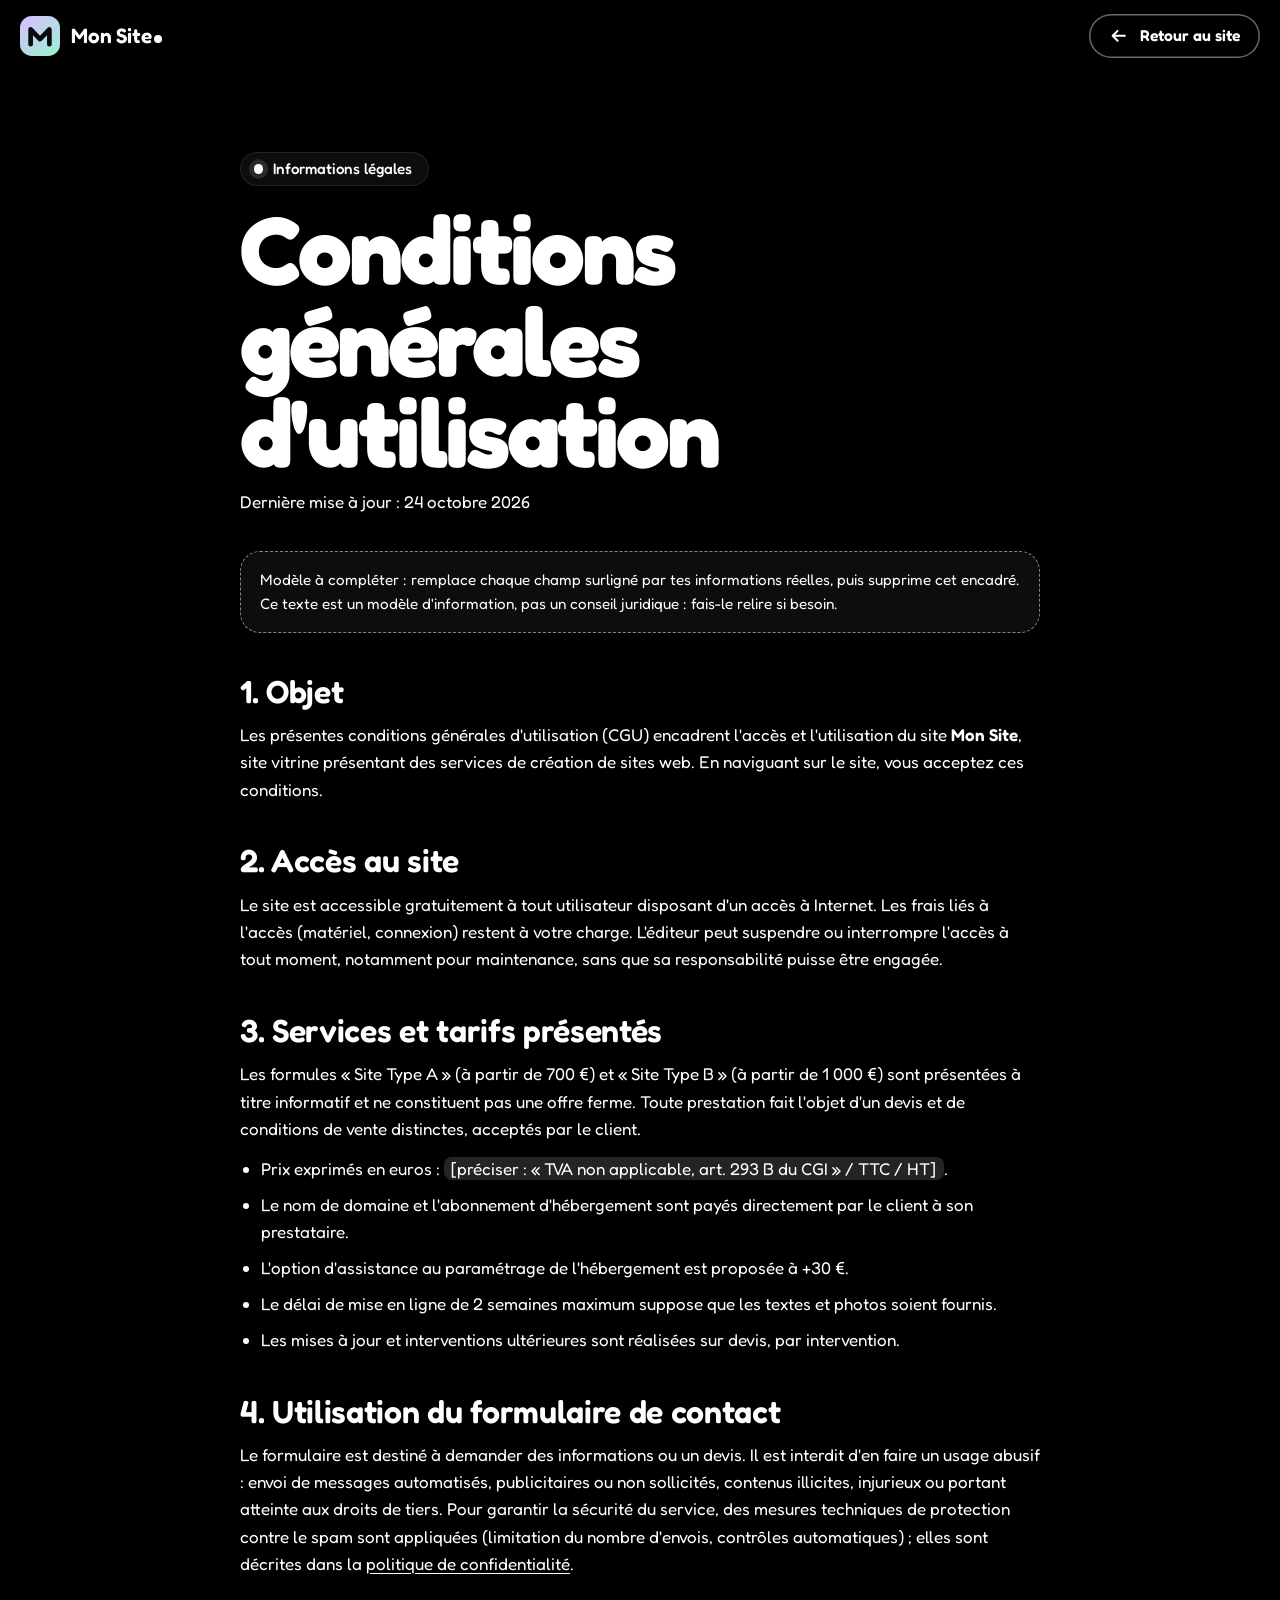
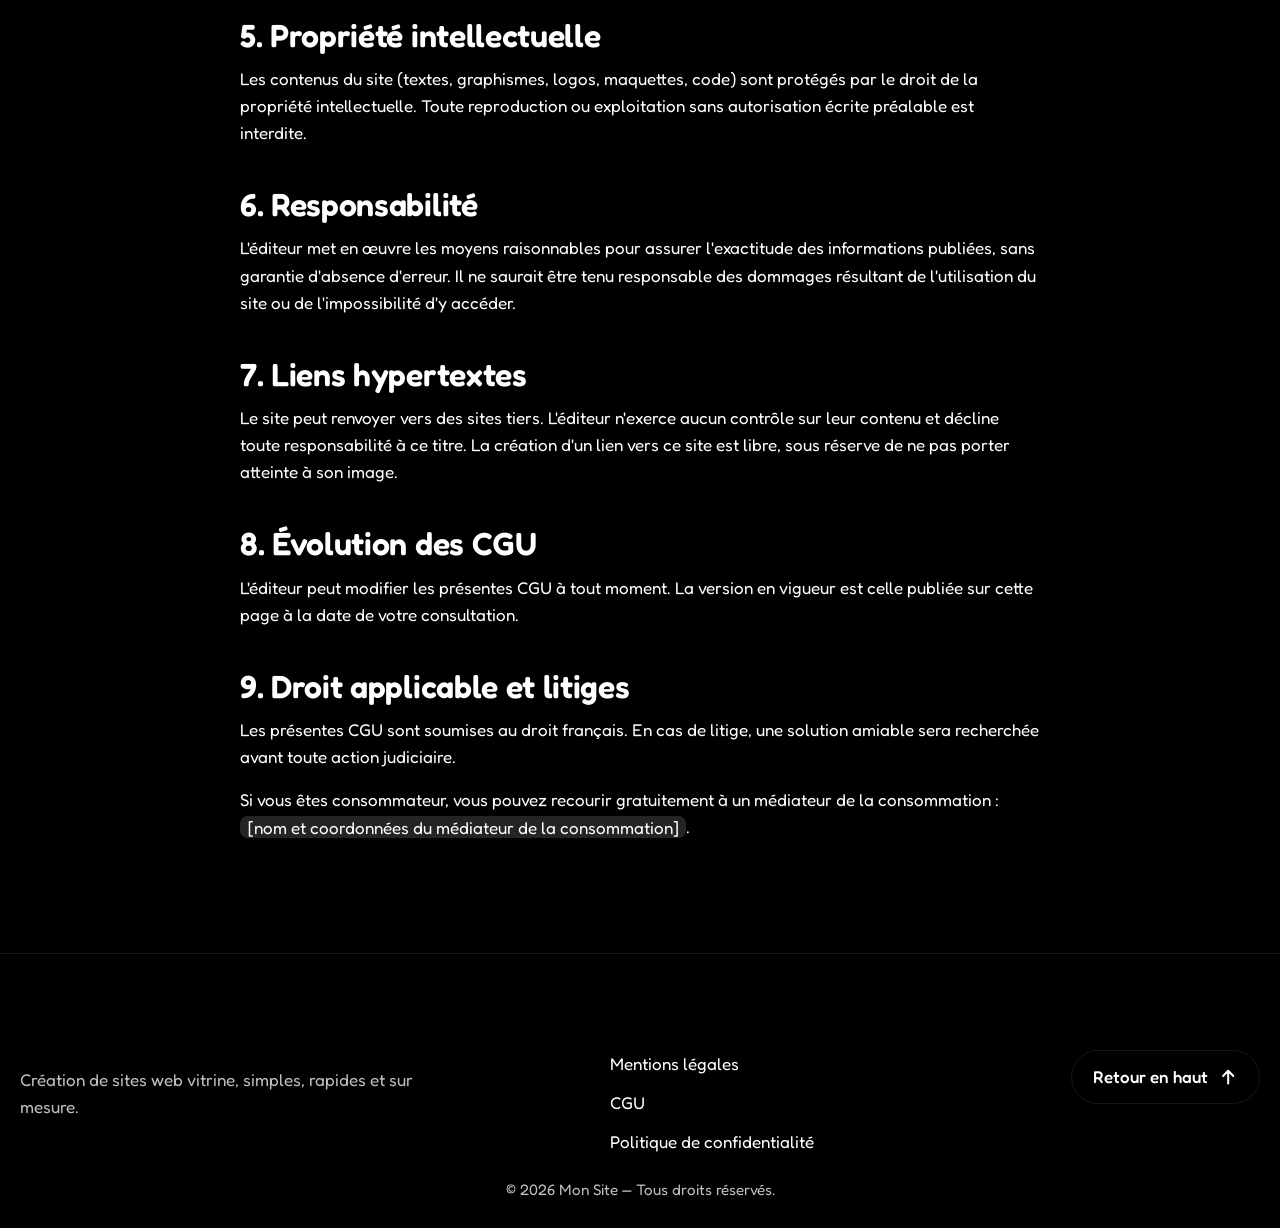
==== cgu.html @ 8c422d84 "Site vitrine" ====
<!DOCTYPE html>
<html lang="fr" class="no-js">
<head>
  <meta charset="utf-8">
  <meta name="viewport" content="width=device-width, initial-scale=1, viewport-fit=cover">
  <title>Conditions générales d'utilisation — Mon Site</title>
  <meta name="description" content="Conditions générales d'utilisation du site Mon Site : accès, tarifs présentés, formulaire de contact, propriété intellectuelle et responsabilité.">
  <meta name="robots" content="index, follow">
  <!-- ⚠ Remplace example.com par ton nom de domaine -->
  <link rel="canonical" href="https://www.example.com/cgu.html">
  <meta name="theme-color" content="#0a0a0f">
  <meta name="color-scheme" content="dark">
  <link rel="icon" href="favicon.ico" sizes="32x32">
  <link rel="icon" href="assets/icons/favicon.svg" type="image/svg+xml">
  <link rel="apple-touch-icon" href="assets/icons/apple-touch-icon.png">
  <link rel="manifest" href="site.webmanifest">
  <link rel="preload" href="assets/fonts/fredoka-latin.woff2" as="font" type="font/woff2" crossorigin>
  <link rel="stylesheet" href="style.css?v=1.0.0">
  <script src="script.js?v=1.0.0" defer></script>
</head>
<body>
  <svg class="sprite" xmlns="http://www.w3.org/2000/svg" aria-hidden="true" focusable="false">
    <defs>
      <linearGradient id="g-logo" x1="6" y1="2" x2="58" y2="62" gradientUnits="userSpaceOnUse"><stop offset="0" stop-color="#d4c2ff"/><stop offset="1" stop-color="#9eeed3"/></linearGradient>
    </defs>
    <symbol id="i-logo" viewBox="0 0 64 64"><rect width="64" height="64" rx="19" fill="url(#g-logo)"/><path d="M17 45V21.5L32 37l15-15.5V45" fill="none" stroke="#0a0a0f" stroke-width="7.5" stroke-linecap="round" stroke-linejoin="round"/></symbol>
    <symbol id="i-arrow" viewBox="0 0 24 24"><path d="M4.5 12h15M13.5 6l6 6-6 6" fill="none" stroke="currentColor" stroke-width="2.4" stroke-linecap="round" stroke-linejoin="round"/></symbol>
    <symbol id="i-up" viewBox="0 0 24 24"><path d="M12 19.5v-15M6 10.5l6-6 6 6" fill="none" stroke="currentColor" stroke-width="2.4" stroke-linecap="round" stroke-linejoin="round"/></symbol>
  </svg>

  <a class="skip-link" href="#contenu">Aller au contenu</a>
  <div class="progress" aria-hidden="true"><span></span></div>

  <header class="header header--simple" id="top">
    <div class="header__bar wrap">
      <a class="brand" href="index.html" aria-label="Mon Site — Retour à l'accueil">
        <svg class="brand__icon" viewBox="0 0 64 64" width="40" height="40" aria-hidden="true"><use href="#i-logo"/></svg>
        <span class="brand__name">Mon Site<i class="brand__dot" aria-hidden="true"></i></span>
      </a>
      <a class="btn btn--ghost btn--sm" href="index.html"><svg class="btn__ico btn__ico--back" aria-hidden="true"><use href="#i-arrow"/></svg>Retour au site</a>
    </div>
  </header>

  <main class="legal" id="contenu">
    <div class="wrap legal__inner">
      <p class="eyebrow">Informations légales</p>
      <h1>Conditions générales d'utilisation</h1>
      <p class="legal__meta">Dernière mise à jour : 24 octobre 2026</p>

      <!-- À SUPPRIMER une fois la page complétée -->
      <p class="legal__note">Modèle à compléter : remplace chaque champ surligné par tes informations réelles, puis supprime cet encadré. Ce texte est un modèle d'information, pas un conseil juridique : fais-le relire si besoin.</p>

      <h2>1. Objet</h2>
      <p>Les présentes conditions générales d'utilisation (CGU) encadrent l'accès et l'utilisation du site <strong>Mon Site</strong>, site vitrine présentant des services de création de sites web. En naviguant sur le site, vous acceptez ces conditions.</p>

      <h2>2. Accès au site</h2>
      <p>Le site est accessible gratuitement à tout utilisateur disposant d'un accès à Internet. Les frais liés à l'accès (matériel, connexion) restent à votre charge. L'éditeur peut suspendre ou interrompre l'accès à tout moment, notamment pour maintenance, sans que sa responsabilité puisse être engagée.</p>

      <h2>3. Services et tarifs présentés</h2>
      <p>Les formules « Site Type A » (à partir de 700&nbsp;€) et « Site Type B » (à partir de 1&nbsp;000&nbsp;€) sont présentées à titre informatif et ne constituent pas une offre ferme. Toute prestation fait l'objet d'un devis et de conditions de vente distinctes, acceptés par le client.</p>
      <ul>
        <li>Prix exprimés en euros : <mark>[préciser : « TVA non applicable, art. 293 B du CGI » / TTC / HT]</mark>.</li>
        <li>Le nom de domaine et l'abonnement d'hébergement sont payés directement par le client à son prestataire.</li>
        <li>L'option d'assistance au paramétrage de l'hébergement est proposée à +30&nbsp;€.</li>
        <li>Le délai de mise en ligne de 2 semaines maximum suppose que les textes et photos soient fournis.</li>
        <li>Les mises à jour et interventions ultérieures sont réalisées sur devis, par intervention.</li>
      </ul>

      <h2>4. Utilisation du formulaire de contact</h2>
      <p>Le formulaire est destiné à demander des informations ou un devis. Il est interdit d'en faire un usage abusif : envoi de messages automatisés, publicitaires ou non sollicités, contenus illicites, injurieux ou portant atteinte aux droits de tiers. Pour garantir la sécurité du service, des mesures techniques de protection contre le spam sont appliquées (limitation du nombre d'envois, contrôles automatiques) ; elles sont décrites dans la <a href="politique-confidentialite.html">politique de confidentialité</a>.</p>

      <h2>5. Propriété intellectuelle</h2>
      <p>Les contenus du site (textes, graphismes, logos, maquettes, code) sont protégés par le droit de la propriété intellectuelle. Toute reproduction ou exploitation sans autorisation écrite préalable est interdite.</p>

      <h2>6. Responsabilité</h2>
      <p>L'éditeur met en œuvre les moyens raisonnables pour assurer l'exactitude des informations publiées, sans garantie d'absence d'erreur. Il ne saurait être tenu responsable des dommages résultant de l'utilisation du site ou de l'impossibilité d'y accéder.</p>

      <h2>7. Liens hypertextes</h2>
      <p>Le site peut renvoyer vers des sites tiers. L'éditeur n'exerce aucun contrôle sur leur contenu et décline toute responsabilité à ce titre. La création d'un lien vers ce site est libre, sous réserve de ne pas porter atteinte à son image.</p>

      <h2>8. Évolution des CGU</h2>
      <p>L'éditeur peut modifier les présentes CGU à tout moment. La version en vigueur est celle publiée sur cette page à la date de votre consultation.</p>

      <h2>9. Droit applicable et litiges</h2>
      <p>Les présentes CGU sont soumises au droit français. En cas de litige, une solution amiable sera recherchée avant toute action judiciaire.</p>
      <p>Si vous êtes consommateur, vous pouvez recourir gratuitement à un médiateur de la consommation : <mark>[nom et coordonnées du médiateur de la consommation]</mark>.</p>
    </div>
  </main>

  <footer class="footer">
    <div class="wrap">
      <div class="footer__top">
        <div class="footer__brand">
          <p>Création de sites web vitrine, simples, rapides et sur mesure.</p>
        </div>
        <nav class="footer__nav" aria-label="Liens légaux">
          <ul>
            <li><a href="mentions-legales.html">Mentions légales</a></li>
            <li><a href="cgu.html" aria-current="page">CGU</a></li>
            <li><a href="politique-confidentialite.html">Politique de confidentialité</a></li>
          </ul>
        </nav>
        <a class="to-top" href="#top">Retour en haut <svg aria-hidden="true"><use href="#i-up"/></svg></a>
      </div>
      <p class="footer__copy">© <span data-year>2026</span> Mon Site — Tous droits réservés.</p>
    </div>
  </footer>
</body>
</html>
---- style.css ----
/* ==========================================================================
   Mon Site — style.css
   --------------------------------------------------------------------------
   Sommaire
    1. Police (Fredoka, auto-hébergée)      8. Bandeau défilant
    2. Variables (couleurs, tailles…)       9. Sections & animations « swipe down »
    3. Base & reset                        10. Tarifs
    4. Utilitaires (boutons, pastilles…)   11. Réalisations (maquettes)
    5. Rideau d'intro & progression        12. Contact & formulaire
    6. En-tête & menu                      13. Pied de page
    7. Hero                                14. Pages légales
                                           15. Mouvement réduit

   Règles de fluidité appliquées partout : on n'anime que `transform` et
   `opacity`, `will-change` est retiré une fois l'animation terminée, aucun
   `background-attachment: fixed`, pas de flou plein écran.
   ========================================================================== */


/* ==========================================================================
   1. POLICE — Fredoka (Google Fonts, SIL OFL) servie depuis /assets/fonts
   ========================================================================== */
@font-face {
  font-family: 'Fredoka';
  font-style: normal;
  font-weight: 300 700;
  font-display: swap;
  src: url('assets/fonts/fredoka-latin-ext.woff2') format('woff2');
  unicode-range: U+0100-02BA, U+02BD-02C5, U+02C7-02CC, U+02CE-02D7, U+02DD-02FF, U+0304, U+0308, U+0329, U+1D00-1DBF, U+1E00-1E9F, U+1EF2-1EFF, U+2020, U+20A0-20AB, U+20AD-20C4, U+2113, U+2C60-2C7F, U+A720-A7FF;
}
@font-face {
  font-family: 'Fredoka';
  font-style: normal;
  font-weight: 300 700;
  font-display: swap;
  src: url('assets/fonts/fredoka-latin.woff2') format('woff2');
  unicode-range: U+0000-00FF, U+0131, U+0152-0153, U+02BB-02BC, U+02C6, U+02DA, U+02DC, U+0304, U+0308, U+0329, U+2000-206F, U+20AC, U+2122, U+2191, U+2193, U+2212, U+2215, U+FEFF, U+FFFD;
}


/* ==========================================================================
   2. VARIABLES
   ========================================================================== */
:root {
  /* Fonds sombres */
  --bg: #0a0a0f;
  --bg-soft: #101018;
  --surface: #14141d;
  --surface-2: #1c1c28;
  --line: rgba(255, 255, 255, .09);
  --line-strong: rgba(255, 255, 255, .22);

  /* Texte */
  --text: #f5f3ff;
  --text-soft: #d3d1e6;
  --muted: #a6a4bd;
  --ink: #0a0a0f;               /* texte posé sur un fond pastel */

  /* Palette pastel */
  --lilac: #cdb8ff;
  --mint: #a9f0d6;
  --peach: #ffcba4;
  --pink: #ffb9dc;
  --sky: #b4d8ff;
  --butter: #fff0a6;
  --danger: #ffa3b5;

  /* Typographie */
  --font: 'Fredoka', ui-rounded, 'SF Pro Rounded', 'Nunito', system-ui, -apple-system, 'Segoe UI', Roboto, sans-serif;
  --fs-hero: clamp(3.5rem, 14.2vw, 12.5rem);
  --fs-h2: clamp(3rem, 10.4vw, 8.6rem);

  /* Formes & mouvements */
  --radius-s: 14px;
  --radius-m: 20px;
  --radius-l: 32px;
  --ease-out: cubic-bezier(.22, 1, .36, 1);
  --ease-io: cubic-bezier(.65, 0, .35, 1);

  /* Mise en page */
  --header-h: 72px;
  --gutter: max(1.25rem, env(safe-area-inset-left), env(safe-area-inset-right));
}


/* ==========================================================================
   3. BASE & RESET
   ========================================================================== */
*, *::before, *::after { box-sizing: border-box; }

html {
  -webkit-text-size-adjust: 100%;
  text-size-adjust: 100%;
  color-scheme: dark;
  background: var(--bg);
  scroll-behavior: smooth;                                /* ancres fluides (repli sans JS) */
  scroll-padding-top: calc(var(--header-h) + 1rem);       /* l'en-tête fixe ne masque jamais un titre */
  scrollbar-width: thin;
  scrollbar-color: rgba(205, 184, 255, .4) var(--bg);
}
/* Quand le défilement lissé JS est actif, on coupe le lissage natif (évite le double lissage) */
html.has-smooth { scroll-behavior: auto; }
html.menu-open { overflow: hidden; }

body {
  margin: 0;
  min-height: 100vh;
  min-height: 100dvh;
  font-family: var(--font);
  font-size: 1.0625rem;
  line-height: 1.6;
  font-weight: 400;
  color: var(--text);
  background: var(--bg);
  -webkit-font-smoothing: antialiased;
  -moz-osx-font-smoothing: grayscale;
  overflow-x: hidden;
  overflow-x: clip;
  -webkit-tap-highlight-color: transparent;
}

h1, h2, h3, h4, p, ul, ol, figure { margin: 0; }
[hidden] { display: none !important; }
h1, h2, h3, h4 { font-weight: 700; line-height: 1.05; letter-spacing: -.02em; text-wrap: balance; overflow-wrap: break-word; }
ul, ol { padding: 0; list-style: none; }
a { color: inherit; text-decoration: none; }
img, svg { max-width: 100%; }
button, input, select, textarea { font: inherit; color: inherit; }
button { cursor: pointer; }
strong { font-weight: 600; }
::selection { background: var(--lilac); color: var(--ink); }

/* Zones tactiles : pas de délai de 300 ms, pas de zoom au double-tap */
a, button, input, select, textarea, label { touch-action: manipulation; }

:focus-visible { outline: 3px solid var(--lilac); outline-offset: 3px; border-radius: 6px; }


/* ==========================================================================
   4. UTILITAIRES
   ========================================================================== */
.wrap { width: min(1240px, 100% - 2 * var(--gutter)); margin-inline: auto; }

.sprite { position: absolute; width: 0; height: 0; overflow: hidden; }

.visually-hidden {
  position: absolute !important;
  width: 1px; height: 1px;
  margin: -1px; padding: 0;
  overflow: hidden;
  clip: rect(0 0 0 0);
  white-space: nowrap;
  border: 0;
}

.skip-link {
  position: fixed; left: 1rem; top: 1rem; z-index: 300;
  padding: .8rem 1.2rem;
  border-radius: 99px;
  background: var(--lilac); color: var(--ink); font-weight: 600;
  transform: translateY(-200%);
  transition: transform .3s var(--ease-out);
}
.skip-link:focus { transform: none; }

/* Pastille d'intitulé de section */
.eyebrow {
  --c: var(--lilac);
  display: inline-flex; align-items: center; gap: .65em;
  padding: .45em 1.05em .45em .85em;
  border-radius: 99px;
  border: 1px solid var(--line);
  background: rgba(255, 255, 255, .05);
  font-size: .95rem; font-weight: 500; line-height: 1.2;
}
.eyebrow::before {
  content: ""; width: .62em; height: .62em; border-radius: 50%;
  background: var(--c);
  box-shadow: 0 0 0 .32em rgba(255, 255, 255, .07);
}
.eyebrow--mint  { --c: var(--mint); }
.eyebrow--sky   { --c: var(--sky); }
.eyebrow--peach { --c: var(--peach); }

.link {
  color: var(--lilac);
  text-decoration: underline;
  text-decoration-thickness: .08em;
  text-underline-offset: .22em;
  transition: color .2s;
}
.link:hover { color: var(--mint); }

/* Boutons */
.btn {
  --bg-btn: var(--lilac);
  --fg-btn: var(--ink);
  display: inline-flex; align-items: center; justify-content: center; gap: .7em;
  padding: .95em 1.55em;
  border: 0; border-radius: 99px;
  background: var(--bg-btn); color: var(--fg-btn);
  font-weight: 600; font-size: 1.05rem; line-height: 1; white-space: nowrap;
  transition: transform .4s var(--ease-out), background-color .25s, color .25s, box-shadow .25s;
}
.btn__ico { width: 1.25em; height: 1.25em; flex: none; transition: transform .4s var(--ease-out); }
.btn:active { transform: scale(.97); }
.btn--primary { --bg-btn: var(--lilac); }
.btn--ghost { --bg-btn: transparent; --fg-btn: var(--text); box-shadow: inset 0 0 0 1.5px var(--line-strong); }
.btn--lg { padding: 1.1em 1.8em; font-size: 1.1rem; }
.btn--sm { padding: .8em 1.3em; font-size: .98rem; }
.btn--block { width: 100%; }
@media (hover: hover) {
  .btn:hover { transform: translateY(-3px); }
  .btn:hover .btn__ico { transform: translateX(4px); }
  .btn--primary:hover { --bg-btn: #e0d2ff; }
  .btn--ghost:hover { background: rgba(255, 255, 255, .07); }
}


/* ==========================================================================
   5. RIDEAU D'INTRO & BARRE DE PROGRESSION
   Trois nappes pastel qui « tombent » pour révéler la page. 100 % CSS :
   même si le JS échoue, le rideau disparaît tout seul.
   ========================================================================== */
.curtain { position: fixed; inset: 0; z-index: 200; pointer-events: none; }
.curtain i {
  position: absolute; inset: 0;
  border-radius: 0 0 50% 50% / 0 0 10vh 10vh;
  will-change: transform;
  animation: curtain .75s var(--ease-io) both, gone 0s linear 1.1s both;
}
.curtain i:nth-child(1) { background: var(--peach); animation-delay: .21s, 1.1s; }
.curtain i:nth-child(2) { background: var(--mint);  animation-delay: .13s, 1.1s; }
.curtain i:nth-child(3) { background: var(--lilac); animation-delay: .05s, 1.1s; }

@keyframes curtain { to { transform: translate3d(0, 114%, 0); } }
@keyframes gone { to { visibility: hidden; } }

.progress { position: fixed; inset: 0 0 auto 0; height: 3px; z-index: 160; pointer-events: none; }
.progress span {
  display: block; height: 100%;
  transform-origin: 0 50%; transform: scaleX(0);
  background: linear-gradient(90deg, var(--lilac), var(--mint), var(--peach));
}


/* ==========================================================================
   6. EN-TÊTE & MENU
   Le flou d'arrière-plan est sur un pseudo-élément : un `backdrop-filter`
   sur le <header> lui-même casserait le menu plein écran (position: fixed).
   ========================================================================== */
.header {
  position: fixed; inset: 0 0 auto 0; z-index: 100;
  height: calc(var(--header-h) + env(safe-area-inset-top, 0px));
  padding-top: env(safe-area-inset-top, 0px);
  /* `backwards` (et non `both`) : une fois finie, l'animation ne laisse aucun `transform` actif.
     Sinon le menu plein écran (position: fixed) se calerait sur la hauteur du header. */
  animation: header-in .9s var(--ease-out) .8s backwards;
}
.header::before {
  content: ""; position: absolute; inset: 0;
  background: rgba(10, 10, 15, .8);
  border-bottom: 1px solid var(--line);
  opacity: 0; transition: opacity .35s;
}
.header.is-scrolled::before {
  opacity: 1;
  -webkit-backdrop-filter: blur(14px) saturate(1.3);
  backdrop-filter: blur(14px) saturate(1.3);
}
@keyframes header-in { from { transform: translate3d(0, -100%, 0); } to { transform: none; } }

.header__bar {
  position: relative; height: var(--header-h);
  display: flex; align-items: center; justify-content: space-between; gap: 1rem;
}

.brand { display: inline-flex; align-items: center; gap: .7rem; font-size: 1.3rem; font-weight: 600; letter-spacing: -.01em; }
.brand__icon { width: 2.5rem; height: 2.5rem; flex: none; }
.brand__dot { display: inline-block; width: .4em; height: .4em; margin-left: .12em; border-radius: 50%; background: var(--peach); }

.nav__list { margin: 0; }
.nav__list a { display: block; font-weight: 500; color: var(--text-soft); transition: color .25s, background-color .25s; }
.nav__num { margin-right: .8rem; font-size: .5em; font-weight: 500; color: var(--lilac); vertical-align: .9em; }

/* Burger (mobile) */
.burger {
  position: relative; z-index: 2;
  width: 3rem; height: 3rem; padding: 0;
  border: 1px solid var(--line); border-radius: 50%;
  background: rgba(255, 255, 255, .06);
}
.burger span {
  position: absolute; left: 50%; top: 50%;
  width: 1.2rem; height: 2px; margin: -1px 0 0 -.6rem;
  border-radius: 2px; background: var(--text);
  transition: transform .45s var(--ease-out);
}
.burger span:nth-child(1) { transform: translateY(-4px); }
.burger span:nth-child(2) { transform: translateY(4px); }
.menu-open .burger span:nth-child(1) { transform: rotate(45deg); }
.menu-open .burger span:nth-child(2) { transform: rotate(-45deg); }

/* Mobile : menu plein écran qui descend du haut (swipe down) */
@media (max-width: 899px) {
  .nav {
    position: fixed; inset: 0; z-index: -1;
    display: flex; flex-direction: column; justify-content: center; gap: 2.2rem;
    padding: calc(var(--header-h) + 1rem) var(--gutter) 3rem;
    background:
      radial-gradient(60% 40% at 90% 10%, rgba(205, 184, 255, .22), transparent 70%),
      radial-gradient(60% 40% at 0% 100%, rgba(169, 240, 214, .16), transparent 70%),
      var(--bg);
    clip-path: inset(0 0 100% 0);
    visibility: hidden;
    transition: clip-path .75s var(--ease-io), visibility 0s .75s;
  }
  .menu-open .nav { clip-path: inset(0); visibility: visible; transition: clip-path .75s var(--ease-io), visibility 0s; }
  .nav__list { display: grid; gap: .2rem; }
  .nav__list a { display: grid; grid-template-columns: 2.4rem 1fr; align-items: start; padding: .3rem 0; font-size: clamp(2.4rem, 12vw, 4.2rem); font-weight: 700; line-height: 1.05; letter-spacing: -.03em; color: var(--text); }
  .nav__num { margin: .85em 0 0; font-family: inherit; font-size: 1rem; font-weight: 500; line-height: 1; letter-spacing: 0; font-variant-numeric: tabular-nums; vertical-align: baseline; }
  .nav__list li, .nav__cta { opacity: 0; transform: translate3d(0, -26px, 0); transition: opacity .5s, transform .7s var(--ease-out); }
  .menu-open .nav__list li, .menu-open .nav__cta { opacity: 1; transform: none; }
  .menu-open .nav__list li:nth-child(1) { transition-delay: .25s; }
  .menu-open .nav__list li:nth-child(2) { transition-delay: .33s; }
  .menu-open .nav__list li:nth-child(3) { transition-delay: .41s; }
  .menu-open .nav__cta { transition-delay: .5s; align-self: flex-start; }
}

/* Bureau : navigation en ligne */
@media (min-width: 900px) {
  .burger { display: none; }
  .nav { display: flex; align-items: center; gap: 1.2rem; }
  .nav__list { display: flex; gap: .3rem; }
  .nav__list a { padding: .6rem 1rem; border-radius: 99px; }
  .nav__num { display: none; }
  .nav__list a:hover, .nav__list a[aria-current="true"] { color: var(--text); background: rgba(255, 255, 255, .08); }
}

/* Sans JavaScript : menu simple, toujours visible */
.no-js .burger { display: none; }
@media (max-width: 899px) {
  .no-js .nav { position: static; flex-direction: row; flex-wrap: wrap; gap: .8rem 1.2rem; padding: 0; background: none; clip-path: none; visibility: visible; }
  .no-js .nav__list { display: flex; gap: 1rem; }
  .no-js .nav__list a { display: block; font-size: 1rem; font-weight: 500; }
  .no-js .nav__list li, .no-js .nav__cta { opacity: 1; transform: none; }
  .no-js .nav__num, .no-js .nav__cta { display: none; }
}

/* Écrans tactiles : fond plein plutôt que flou (plus léger pour les mobiles modestes) */
@media (hover: none) {
  .header.is-scrolled::before { background: rgba(10, 10, 15, .97); -webkit-backdrop-filter: none; backdrop-filter: none; }
}


/* ==========================================================================
   7. HERO
   ========================================================================== */
.hero {
  position: relative; isolation: isolate; overflow: clip;
  display: flex; align-items: center;
  min-height: 100vh; min-height: 100svh;
  padding: calc(var(--header-h) + 2.5rem) 0 5.5rem;
}
.hero__bg { position: absolute; inset: 0; z-index: -1; pointer-events: none; }

.hero__grid {
  position: absolute; inset: 0;
  background-image: radial-gradient(rgba(255, 255, 255, .09) 1px, transparent 1.5px);
  background-size: 30px 30px;
  -webkit-mask-image: radial-gradient(75% 65% at 50% 38%, #000, transparent);
  mask-image: radial-gradient(75% 65% at 50% 38%, #000, transparent);
}
.blob { position: absolute; border-radius: 50%; will-change: transform; animation: drift 18s ease-in-out infinite alternate; }
.blob--lilac { width: 62vmax; height: 62vmax; right: -24vmax; top: -26vmax; background: radial-gradient(closest-side, rgba(205, 184, 255, .32), rgba(205, 184, 255, 0)); }
.blob--mint  { width: 54vmax; height: 54vmax; left: -26vmax; bottom: -20vmax; background: radial-gradient(closest-side, rgba(169, 240, 214, .2), rgba(169, 240, 214, 0)); animation-duration: 22s; animation-direction: alternate-reverse; }
.blob--peach { width: 38vmax; height: 38vmax; right: 6vmax; bottom: -14vmax; background: radial-gradient(closest-side, rgba(255, 203, 164, .2), rgba(255, 203, 164, 0)); animation-duration: 26s; }
@keyframes drift { to { transform: translate3d(3vmax, 2.5vmax, 0) scale(1.06); } }

/* Halo qui suit la souris (bureau uniquement, déplacé par le JS) */
.glow {
  position: absolute; left: 0; top: 0; width: 520px; height: 520px; margin: -260px 0 0 -260px;
  border-radius: 50%; opacity: 0; will-change: transform;
  background: radial-gradient(closest-side, rgba(205, 184, 255, .2), rgba(205, 184, 255, 0));
  transition: opacity .6s;
}
.glow.is-on { opacity: 1; }
@media (hover: none), (pointer: coarse) { .glow { display: none; } }

.hero__inner { position: relative; will-change: transform, opacity; }

.hero__eyebrow { animation: fade-down .9s var(--ease-out) .55s both; }

.hero__title {
  margin-top: clamp(1rem, 3vw, 1.8rem);
  font-size: var(--fs-hero);
  line-height: .88;
  letter-spacing: -.045em;
}
/* Chaque ligne est un masque : le texte « tombe » du haut dans sa ligne */
.line { display: block; overflow: hidden; padding: .07em .05em .12em; margin: -.07em -.05em -.12em; }
.line__in { display: block; animation: drop 1.1s var(--ease-out) both; }
.line:nth-child(1) .line__in { animation-delay: .5s; }
.line:nth-child(2) .line__in { animation-delay: .6s; }
.line:nth-child(3) .line__in { animation-delay: .7s; }
.grad {
  background: linear-gradient(90deg, var(--lilac) 10%, var(--mint) 90%);
  -webkit-background-clip: text; background-clip: text;
  color: transparent;
  padding-right: .06em;
}
.hero__period { color: var(--peach); }

@keyframes drop { from { transform: translate3d(0, -112%, 0); } to { transform: none; } }
@keyframes fade-down { from { opacity: 0; transform: translate3d(0, -24px, 0); } to { opacity: 1; transform: none; } }

.hero__foot { display: grid; gap: 2rem; margin-top: clamp(1.8rem, 4vw, 3.2rem); animation: fade-down 1s var(--ease-out) .85s both; }
.hero__lead { max-width: 34rem; font-size: clamp(1.15rem, 2vw, 1.4rem); line-height: 1.5; color: var(--text-soft); }
.hero__lead strong { color: var(--text); }
.hero__cta { display: flex; flex-wrap: wrap; gap: .9rem; }
@media (min-width: 900px) {
  .hero__foot { grid-template-columns: minmax(0, 34rem) auto; justify-content: space-between; align-items: end; }
}

.hero__chips { display: flex; flex-wrap: wrap; gap: .6rem; margin-top: 2.2rem; animation: fade-down 1s var(--ease-out) .95s both; }
.hero__chips li {
  padding: .5em 1.05em; border-radius: 99px;
  border: 1px solid var(--line); background: rgba(255, 255, 255, .04);
  font-size: .95rem; color: var(--text-soft);
}
.hero__chips li:nth-child(1) { color: var(--ink); background: var(--peach); border-color: transparent; font-weight: 600; }

/* Autocollants flottants (grand écran uniquement) */
.stickers { display: none; }
@media (min-width: 1100px) {
  .stickers { display: block; position: absolute; inset: 0; pointer-events: none; }
  .sticker { position: absolute; opacity: 0; animation: pop 1s var(--ease-out) 1.1s both; }
  .sticker > * { animation: float 7s ease-in-out infinite; }
  .sticker--browser { right: 0; top: 1%; width: clamp(250px, 24vw, 340px); --rot: 5deg; }
  .sticker--price   { right: 25%; top: 25%; --rot: -9deg; animation-delay: 1.25s; }
}
@keyframes pop { from { opacity: 0; transform: translate3d(0, -40px, 0) rotate(var(--rot, 0deg)); } to { opacity: 1; transform: rotate(var(--rot, 0deg)); } }
@keyframes float { 50% { transform: translate3d(0, -12px, 0); } }

.sb { border-radius: 22px; overflow: hidden; background: var(--surface-2); border: 1px solid var(--line-strong); }
.sb__bar { display: flex; gap: 6px; padding: 11px 14px; background: #262634; }
.sb__bar i { width: 9px; height: 9px; border-radius: 50%; background: var(--pink); }
.sb__bar i:nth-child(2) { background: var(--butter); }
.sb__bar i:nth-child(3) { background: var(--mint); }
.sb__body { display: grid; gap: 10px; padding: 12px; }
.sb__hero { display: grid; gap: 7px; padding: 16px; border-radius: 14px; background: linear-gradient(135deg, var(--lilac), var(--mint)); }
.sb__hero b { height: 11px; border-radius: 9px; background: var(--ink); width: 70%; }
.sb__hero b:nth-child(2) { width: 45%; opacity: .55; }
.sb__hero em { width: 34%; height: 20px; margin-top: 4px; border-radius: 99px; background: var(--ink); }
.sb__row { display: grid; grid-template-columns: repeat(3, 1fr); gap: 8px; }
.sb__row i { height: 44px; border-radius: 12px; background: rgba(255, 255, 255, .08); }
.sb__row i:nth-child(2) { background: rgba(255, 203, 164, .35); }

.price-badge { padding: .75rem 1.3rem .8rem; border-radius: 22px; background: var(--peach); color: var(--ink); text-align: center; line-height: 1; }
.price-badge small { display: block; margin-bottom: .2rem; font-size: .95rem; font-weight: 500; line-height: 1.1; }
.price-badge strong { display: block; font-size: 2.1rem; font-weight: 700; letter-spacing: -.03em; }

@keyframes spin { to { transform: rotate(360deg); } }

.scroll-hint {
  position: absolute; left: 50%; bottom: 1.6rem; z-index: 1;
  display: none; align-items: center; gap: .5rem;
  padding: .5rem 1rem; border-radius: 99px; border: 1px solid var(--line);
  font-size: .9rem; color: var(--muted);
  transform: translateX(-50%);
  animation: fade-down 1s var(--ease-out) 1.3s both;
}
.scroll-hint svg { width: 1.1em; height: 1.1em; animation: bounce 1.8s ease-in-out infinite; }
@keyframes bounce { 50% { transform: translateY(4px); } }
@media (min-width: 900px) and (min-height: 700px) { .scroll-hint { display: inline-flex; } }

@media (max-width: 599px) {
  .hero__cta .btn { width: 100%; }
}


/* ==========================================================================
   8. BANDEAU DÉFILANT
   Deux groupes identiques : on translate de -50 % pour une boucle sans saut.
   ========================================================================== */
.marquee { position: relative; overflow: clip; padding: clamp(1.1rem, 3vw, 2rem) 0; border-block: 1px solid var(--line); background: var(--bg-soft); }
.marquee__track { display: flex; width: max-content; will-change: transform; animation: marquee 38s linear infinite; }
.marquee__group { display: flex; flex: none; align-items: center; gap: clamp(1.4rem, 3vw, 2.6rem); padding-right: clamp(1.4rem, 3vw, 2.6rem); }
.marquee__item { --c: var(--lilac); color: var(--c); font-size: clamp(2.1rem, 6vw, 4.6rem); font-weight: 700; letter-spacing: -.03em; line-height: 1.1; white-space: nowrap; }
.marquee__star { flex: none; width: clamp(1.4rem, 3.4vw, 2.6rem); height: clamp(1.4rem, 3.4vw, 2.6rem); color: var(--text); opacity: .3; }
/* Mots et étoiles alternent : on colorie un mot sur deux (positions impaires) */
.marquee__group > :nth-child(1)  { --c: var(--lilac); }
.marquee__group > :nth-child(3)  { --c: var(--mint); }
.marquee__group > :nth-child(5)  { --c: var(--peach); }
.marquee__group > :nth-child(7)  { --c: var(--pink); }
.marquee__group > :nth-child(9)  { --c: var(--sky); }
.marquee__group > :nth-child(11) { --c: var(--butter); }
@keyframes marquee { to { transform: translate3d(-50%, 0, 0); } }


/* ==========================================================================
   9. SECTIONS & ANIMATIONS « SWIPE DOWN »
   Les éléments .reveal apparaissent du haut vers le bas : ils glissent vers
   leur place pendant qu'un « rideau » (clip-path) se déroule vers le bas.
   Les états masqués ne s'appliquent que si le JS est actif (.js) :
   sans JS, tout reste visible.
   ========================================================================== */
.section {
  --section-pad: clamp(5rem, 11vw, 9.5rem);
  position: relative; padding-block: var(--section-pad); isolation: isolate;
  scroll-margin-top: calc(var(--section-pad) * -1);       /* l'ancre tombe sur le contenu (titre), pas sur le vide du haut */
}
.section::before { content: ""; position: absolute; inset: 0; z-index: -1; pointer-events: none; }
.pricing::before   { background: radial-gradient(55% 38% at 92% 0%, rgba(169, 240, 214, .1), transparent 70%), radial-gradient(50% 40% at 0% 100%, rgba(205, 184, 255, .1), transparent 70%); }
.works::before     { background: radial-gradient(55% 38% at 0% 0%, rgba(180, 216, 255, .1), transparent 70%), radial-gradient(50% 40% at 100% 100%, rgba(255, 185, 220, .09), transparent 70%); }
.contact::before   { background: radial-gradient(55% 40% at 100% 0%, rgba(255, 203, 164, .1), transparent 70%), radial-gradient(50% 40% at 0% 100%, rgba(169, 240, 214, .09), transparent 70%); }

.section__head { display: grid; justify-items: start; gap: 1.3rem; max-width: 64rem; margin-bottom: clamp(2.6rem, 6vw, 4.6rem); }
.section__title { padding-bottom: .12em; font-size: var(--fs-h2); line-height: .9; letter-spacing: -.04em; }
.section__lead { max-width: 40rem; font-size: clamp(1.1rem, 2vw, 1.35rem); line-height: 1.5; color: var(--text-soft); text-wrap: pretty; }

/* Bloc qui glisse vers le bas */
.js .reveal {
  opacity: 0;
  transform: translate3d(0, -44px, 0);
  transition: opacity .8s var(--ease-out), transform 1.1s var(--ease-out), clip-path 1.1s var(--ease-out);
  transition-delay: calc(var(--i, 0) * 110ms);
  will-change: transform, opacity;
}
/* Cartes : en plus, rideau qui se déroule du haut vers le bas */
.js .reveal--card { clip-path: inset(0 0 100% 0 round var(--r, 32px)); }
.js .reveal.is-in { opacity: 1; transform: none; }
.js .reveal--card.is-in { clip-path: inset(0 0 0 0 round var(--r, 32px)); }
/* Animation terminée : on libère le calque GPU et on supprime le clip */
.js .reveal.is-done { transition: none; will-change: auto; }
.js .reveal--card.is-done { clip-path: none; }

/* Titres découpés mot par mot par le JS : chaque mot tombe dans son masque */
.w { display: inline-block; overflow: hidden; vertical-align: top; padding: .09em .04em .15em; margin: -.09em -.04em -.15em; }
.w__in { display: inline-block; transform: translate3d(0, -118%, 0); transition: transform 1.05s var(--ease-out); transition-delay: calc(var(--w, 0) * 60ms); will-change: transform; }
.is-in .w__in { transform: none; }
.is-done .w__in { will-change: auto; }

/* ==========================================================================
   10. TARIFS
   ========================================================================== */
.plans { display: grid; gap: clamp(1rem, 2.4vw, 2rem); grid-template-columns: repeat(auto-fit, minmax(min(100%, 440px), 1fr)); }

.plan {
  --r: 44px;
  --accent: var(--mint);
  --accent-soft: rgba(169, 240, 214, .13);
  --accent-line: rgba(169, 240, 214, .55);
  position: relative; isolation: isolate; overflow: hidden;
  display: flex; flex-direction: column; gap: clamp(1.2rem, 2.4vw, 1.8rem);
  padding: clamp(1.6rem, 3.4vw, 2.9rem);
  border-radius: var(--r);
  background: linear-gradient(180deg, var(--surface-2), var(--surface) 70%);
}
.plan--b {
  --accent: var(--lilac);
  --accent-soft: rgba(205, 184, 255, .15);
  --accent-line: rgba(205, 184, 255, .6);
}
/* Halo pastel en haut à gauche */
.plan::before {
  content: ""; position: absolute; z-index: -1;
  left: -25%; top: -40%; width: 85%; aspect-ratio: 1; border-radius: 50%;
  background: radial-gradient(closest-side, var(--accent-soft), transparent);
}
/* Liseré : son propre `transition`, indépendant de l'animation d'apparition */
.plan::after {
  content: ""; position: absolute; inset: 0; border-radius: inherit; pointer-events: none;
  border: 1px solid var(--line);
  transition: border-color .4s;
}
@media (hover: hover) { .plan:hover::after { border-color: var(--accent-line); } }

.plan__head { display: flex; flex-wrap: wrap; align-items: center; justify-content: space-between; gap: .8rem 1rem; }
.plan__name { font-size: clamp(1.7rem, 3vw, 2.3rem); font-weight: 600; letter-spacing: -.02em; }
.plan__badge { padding: .4em 1em; border-radius: 99px; background: var(--accent); color: var(--ink); font-size: .9rem; font-weight: 600; }

.plan__price { display: flex; align-items: baseline; gap: .12em; color: var(--accent); font-weight: 700; line-height: .85; letter-spacing: -.05em; }
.plan__amount { font-size: clamp(5.4rem, 13vw, 9.6rem); }
.plan__cur { font-size: clamp(2.6rem, 6vw, 4.6rem); }

.plan__list { display: grid; gap: .95rem; }
.plan__list li { display: grid; grid-template-columns: 1.6rem 1fr; gap: .85rem; align-items: start; color: var(--text-soft); line-height: 1.45; }
.plan__list strong { color: var(--text); }
.plan__list .ico { width: 1.6rem; height: 1.6rem; margin-top: .05rem; background: var(--accent-soft); color: var(--accent); }
.plan__list li.is-option { margin-inline: -1rem; padding: .85rem 1rem; border-radius: 18px; background: var(--accent-soft); color: var(--text); }
.plan__list li.is-option strong { color: var(--accent); }

/* Les lignes de la liste glissent vers le bas l'une après l'autre */
.js .plan__list li { opacity: 0; transform: translate3d(0, -14px, 0); transition: opacity .6s, transform .8s var(--ease-out); transition-delay: calc(.5s + var(--k, 0) * 85ms); }
.js .plan.is-in .plan__list li { opacity: 1; transform: none; }
.js .plan.is-done .plan__list li { transition: none; }
.plan__list li:nth-child(2) { --k: 1; }
.plan__list li:nth-child(3) { --k: 2; }
.plan__list li:nth-child(4) { --k: 3; }
.plan__list li:nth-child(5) { --k: 4; }
.plan__list li:nth-child(6) { --k: 5; }

.btn--plan { --bg-btn: var(--accent); justify-content: space-between; margin-top: auto; padding: 1.15em 1.5em 1.15em 1.8em; font-size: 1.1rem; }

/* Mobile : cartes plus compactes */
@media (max-width: 599px) {
  .plan { --r: 32px; gap: 1.1rem; padding: 1.4rem 1.25rem; }
  .plan__name { font-size: 1.5rem; }
  .plan__badge { padding: .35em .85em; font-size: .8rem; }
  .plan__amount { font-size: 4.4rem; }
  .plan__cur { font-size: 2.2rem; }
  .plan__list { gap: .65rem; }
  .plan__list li { grid-template-columns: 1.4rem 1fr; gap: .7rem; font-size: .95rem; line-height: 1.4; }
  .plan__list .ico { width: 1.4rem; height: 1.4rem; }
  .plan__list li.is-option { margin-inline: -.6rem; padding: .65rem .6rem; border-radius: 14px; }
  .btn--plan { padding: .95em 1.3em .95em 1.5em; font-size: 1rem; }
}
@media (hover: hover) { .btn--plan:hover { --bg-btn: var(--accent); filter: brightness(1.08); } }

.plans__more { margin-top: clamp(2rem, 4vw, 3rem); text-align: center; font-size: 1.15rem; color: var(--text-soft); }


/* ==========================================================================
   11. RÉALISATIONS — grille de maquettes
   Chaque maquette est un mini-site en HTML/CSS. Les tailles utilisent des
   unités de conteneur (cqw) : le rendu est identique à toutes les largeurs.
   ========================================================================== */
.works__grid { display: grid; gap: clamp(1.4rem, 2.6vw, 2.2rem); grid-template-columns: repeat(auto-fill, minmax(min(100%, 340px), 1fr)); }
.work { --r: 30px; }
.work__inner { display: grid; gap: 1.1rem; transition: transform .6s var(--ease-out); }
@media (hover: hover) { .work__inner:hover { transform: translate3d(0, -8px, 0); } }

.work__meta { display: flex; align-items: flex-start; justify-content: space-between; gap: 1rem; padding-inline: .4rem; }
.work__title { font-size: 1.4rem; font-weight: 600; letter-spacing: -.01em; line-height: 1.2; }
.work__desc { margin-top: .15rem; font-size: .98rem; color: var(--muted); }
.chip { --c: var(--lilac); flex: none; margin-top: .2rem; padding: .3em .9em; border-radius: 99px; background: var(--c); color: var(--ink); font-size: .85rem; font-weight: 600; }
.chip--a { --c: var(--mint); }
.chip--b { --c: var(--lilac); }
.works__note { margin-top: clamp(2rem, 4vw, 3rem); text-align: center; font-size: .95rem; color: var(--muted); }

/* Cadre « navigateur » */
.mock {
  position: relative; container-type: inline-size;
  aspect-ratio: 5 / 4; overflow: hidden;
  border-radius: 22px; border: 1px solid var(--line); background: #15151e;
  pointer-events: none; user-select: none; -webkit-user-select: none;
  transition: border-color .4s;
}
.work__inner:hover .mock { border-color: rgba(205, 184, 255, .55); }

.mock__bar {
  position: absolute; inset: 0 0 auto 0; z-index: 1;
  display: flex; align-items: center; gap: 6px;
  height: 32px; height: 8.4cqw; padding: 0 12px; padding: 0 3cqw;
  background: #222230; font-size: 10px; font-size: 2.5cqw;
}
.mock__bar i { flex: none; width: 8px; height: 8px; border-radius: 50%; background: var(--pink); }
.mock__bar i:nth-child(2) { background: var(--butter); }
.mock__bar i:nth-child(3) { background: var(--mint); }
.mock__bar span { flex: 0 1 62%; margin-left: 6px; padding: .3em 1em; border-radius: 99px; background: #30303f; color: #9a98b2; white-space: nowrap; overflow: hidden; text-overflow: ellipsis; }

.mock__view { position: absolute; inset: 32px 0 0 0; inset: 8.4cqw 0 0 0; overflow: hidden; }
/* La page prend sa hauteur naturelle ; au survol elle défile exactement jusqu'en bas :
   décalage = 100 % de sa hauteur − hauteur de la fenêtre (80 cqw de cadre − 8,4 cqw de barre = 71,6 cqw) */
.mock__page {
  position: absolute; inset: 0 0 auto 0; min-height: 100%;
  display: flex; flex-direction: column;
  font-size: 11px; font-size: 3.1cqw; line-height: 1.3;
  color: var(--m-ink); background: var(--m-bg);
  transition: transform 3.4s var(--ease-io);
}
.work__inner:hover .mock__page,
.work__inner:focus-within .mock__page { transform: translate3d(0, calc(71.6cqw - 100%), 0); }

/* Thèmes de maquettes */
.mock--bakery  { --m-bg: #fff4e4; --m-ink: #3c2417; --m-accent: #ff9a5c; --m-on: #3c2417; --m-soft: #ffe3c4;
  --m-shot: radial-gradient(circle at 50% 56%, #e58a43 0 33%, transparent 34%), radial-gradient(circle at 50% 56%, #ffc48c 0 46%, transparent 47%), linear-gradient(160deg, #ffdcb4, #ffb98a); }
.mock--photo   { --m-bg: #121218; --m-ink: #f4f1ff; --m-accent: #cdb8ff; --m-on: #121218; --m-soft: #1d1d28; }
.mock--coach   { --m-bg: #e9fff6; --m-ink: #0c3a31; --m-accent: #3fe0b0; --m-on: #0c3a31; --m-soft: #c9f7e5; }
.mock--cabinet { --m-bg: #edf3ff; --m-ink: #0e1f45; --m-accent: #5b86ff; --m-on: #ffffff; --m-soft: #d8e5ff; }
.mock--resto   { --m-bg: #fff0f4; --m-ink: #4a1128; --m-accent: #ff7fae; --m-on: #4a1128; --m-soft: #ffd9e5;
  --m-shot: radial-gradient(circle at 50% 50%, #fff 0 27%, #ffc9dc 28% 35%, #fff 36% 51%, transparent 52%), linear-gradient(160deg, #ffa5c5, #ff7fae); }
.mock--artisan { --m-bg: #fff9d4; --m-ink: #14264d; --m-accent: #2f6bff; --m-on: #ffffff; --m-soft: #ffef9a;
  --m-shot: radial-gradient(circle at 32% 30%, #fff 0 11%, transparent 12%), radial-gradient(circle at 68% 66%, rgba(255, 255, 255, .35) 0 24%, transparent 25%), linear-gradient(150deg, #6f9bff, #2f6bff); }

/* Briques de maquette */
.mp-nav { display: flex; align-items: center; gap: 1em; padding: 1em 1.3em; font-size: .95em; }
.mp-nav span { opacity: .7; white-space: nowrap; }
.mp-logo { display: flex; align-items: center; gap: .45em; margin-right: auto; font-size: 1.3em; font-weight: 700; letter-spacing: -.01em; white-space: nowrap; }
.mp-logo::before { content: ""; width: 1.05em; height: 1.05em; border-radius: 50%; background: var(--m-accent); }
.mp-pill { display: inline-block; padding: .55em 1.1em; border-radius: 99px; background: var(--m-accent); color: var(--m-on); font-style: normal; font-size: .95em; font-weight: 600; white-space: nowrap; }
.mp-pill--ghost { background: transparent; color: var(--m-ink); box-shadow: inset 0 0 0 .13em currentColor; }
.mp-hero { display: grid; gap: 1.2em; padding: 1.1em 1.3em 1.5em; align-items: center; }
.mp-hero--split { grid-template-columns: 1.3fr 1fr; }
.mp-hero--center { justify-items: center; text-align: center; padding-inline: 2em; }
.mp-title { display: block; font-size: 2.5em; font-weight: 700; line-height: 1; letter-spacing: -.035em; }
.mp-text { margin: .7em 0 1em; font-size: 1em; line-height: 1.4; opacity: .75; }
.mp-hero--center .mp-text { margin-bottom: .2em; }
.mp-btns { display: flex; gap: .7em; margin-top: .6em; }
.mp-shot { aspect-ratio: 1; border-radius: 1.5em; background: var(--m-shot, linear-gradient(160deg, var(--m-accent), var(--m-soft))); }
.mp-cards { display: grid; grid-template-columns: repeat(3, 1fr); gap: .8em; padding: 0 1.3em 1.4em; }
.mp-card { display: grid; gap: .5em; align-content: start; padding: 1em; border-radius: 1.1em; background: var(--m-soft); }
.mp-card i { width: 2em; height: 2em; border-radius: .7em; background: var(--m-accent); }
.mp-card b { font-size: 1.05em; line-height: 1.15; }
.mp-card span { height: .5em; border-radius: 99px; background: currentColor; opacity: .16; }
.mp-card span:last-child { width: 60%; }
.mp-band { display: flex; align-items: center; justify-content: space-between; gap: 1em; margin: 0 1.3em 1.4em; padding: 1.1em 1.3em; border-radius: 1.2em; background: var(--m-ink); color: var(--m-bg); font-size: 1.05em; }
.mp-band span { opacity: .75; font-size: .9em; }
.mp-foot { display: flex; gap: 1em; margin-top: auto; padding: 1.5em 1.3em; background: var(--m-soft); }
.mp-foot span { flex: 1; height: .55em; border-radius: 99px; background: currentColor; opacity: .18; }

.mp-gallery { display: grid; grid-template-columns: repeat(3, 1fr); gap: .6em; padding: 0 1.3em 1.4em; }
.mp-gallery i { aspect-ratio: 1; border-radius: .9em; background: var(--g, #333); }
.mp-gallery i:nth-child(1) { --g: linear-gradient(135deg, #cdb8ff, #7c5cff); }
.mp-gallery i:nth-child(2) { --g: linear-gradient(135deg, #ffcba4, #ff8fb4); }
.mp-gallery i:nth-child(3) { --g: linear-gradient(135deg, #a9f0d6, #5fb7ff); }
.mp-gallery i:nth-child(4) { --g: linear-gradient(135deg, #ffb9dc, #cdb8ff); }
.mp-gallery i:nth-child(5) { --g: linear-gradient(135deg, #b4d8ff, #a9f0d6); }
.mp-gallery i:nth-child(6) { --g: linear-gradient(135deg, #fff0a6, #ffcba4); }

.mp-stats { display: grid; grid-template-columns: repeat(3, 1fr); gap: .7em; padding: 0 1.3em 1.3em; text-align: center; }
.mp-stats b { display: block; font-size: 1.9em; line-height: 1; letter-spacing: -.03em; }
.mp-stats span { font-size: .9em; opacity: .7; }

.mp-ticks { display: grid; gap: .45em; margin-top: .9em; }
.mp-ticks li { display: flex; align-items: center; gap: .55em; font-weight: 500; }
.mp-ticks li::before { content: ""; width: .85em; height: .85em; border-radius: 50%; background: var(--m-accent); }
.mp-form { display: grid; gap: .6em; padding: 1.1em; border-radius: 1.2em; background: #fff; color: var(--m-ink); }
.mp-form b { font-size: 1.05em; }
.mp-form span { height: 1.9em; border-radius: .6em; background: #e8efff; }
.mp-form .mp-pill { justify-self: start; }

.mp-menu { display: grid; gap: .8em; padding: 0 1.3em 1.4em; }
.mp-menu div { display: flex; align-items: baseline; gap: .6em; font-size: 1.05em; }
.mp-menu i { flex: 1; border-bottom: .15em dotted currentColor; opacity: .3; transform: translateY(-.25em); }
.mp-menu b { font-size: 1.1em; }

.mp-services { display: grid; grid-template-columns: repeat(2, 1fr); gap: .7em; padding: 0 1.3em 1.4em; }
.mp-services div { display: flex; align-items: center; gap: .7em; padding: .9em; border-radius: 1em; background: #fff; }
.mp-services i { flex: none; width: 2.1em; height: 2.1em; border-radius: 50%; background: var(--m-accent); }
.mp-services b { font-size: 1em; line-height: 1.15; }


/* ==========================================================================
   12. CONTACT & FORMULAIRE
   ========================================================================== */
.contact__grid { display: grid; gap: clamp(2.4rem, 5vw, 4rem); align-items: start; }
@media (min-width: 960px) { .contact__grid { grid-template-columns: minmax(0, .9fr) minmax(0, 1.1fr); } }
.contact__intro { display: grid; justify-items: start; gap: 1.3rem; }
.contact__intro .section__title { font-size: clamp(3rem, 8.6vw, 7rem); }
.contact__points { display: grid; gap: .85rem; margin-top: .6rem; color: var(--text-soft); }
.contact__points li { display: flex; align-items: flex-start; gap: .8rem; line-height: 1.45; }

.ico { flex: none; width: 1.5rem; height: 1.5rem; padding: .28rem; border-radius: 50%; background: rgba(169, 240, 214, .14); color: var(--mint); }

.form-card {
  --r: 36px;
  position: relative;
  padding: clamp(1.4rem, 3.2vw, 2.6rem);
  border: 1px solid var(--line); border-radius: var(--r);
  background: linear-gradient(180deg, var(--surface-2), var(--surface));
}
.form { display: grid; gap: 1.3rem; }
.form__row { display: grid; gap: 1.3rem; }
@media (min-width: 640px) { .form__row { grid-template-columns: 1fr 1fr; } }

.field { display: grid; gap: .55rem; min-width: 0; }
.field__label { font-size: .98rem; font-weight: 500; color: var(--text-soft); }

.input {
  width: 100%; padding: 1rem 1.15rem;
  border: 1.5px solid var(--line); border-radius: var(--radius-m);
  background: var(--bg-soft); color: var(--text);
  font-size: 1rem;                        /* ≥ 16 px : évite le zoom automatique sur iPhone */
  line-height: 1.4;
  -webkit-appearance: none; appearance: none;
  transition: border-color .2s, box-shadow .2s, background-color .2s;
}
.input::placeholder { color: #7d7b94; }
.input:hover { border-color: var(--line-strong); }
.input:focus { outline: none; border-color: var(--lilac); background: #12121b; box-shadow: 0 0 0 4px rgba(205, 184, 255, .18); }
textarea.input { min-height: 9.5rem; resize: vertical; }
.field.is-invalid .input { border-color: var(--danger); box-shadow: 0 0 0 4px rgba(255, 163, 181, .12); }

.field__error { display: flex; align-items: center; gap: .5rem; font-size: .92rem; color: var(--danger); }
.field__error::before { content: "!"; display: inline-grid; place-items: center; flex: none; width: 1.25rem; height: 1.25rem; border-radius: 50%; background: var(--danger); color: var(--ink); font-size: .8rem; font-weight: 700; }

.select { position: relative; }
.select .input { padding-right: 3.2rem; cursor: pointer; text-overflow: ellipsis; }
.select .input:invalid { color: #7d7b94; }
.select__ico { position: absolute; right: 1.1rem; top: 50%; width: 1.3rem; height: 1.3rem; margin-top: -.65rem; color: var(--muted); pointer-events: none; }
select.input option { background: var(--surface); color: var(--text); }

/* Case à cocher personnalisée (la vraie <input> reste accessible au clavier) */
.check { display: flex; align-items: center; gap: .9rem; padding: 1rem 1.15rem; border: 1.5px solid var(--line); border-radius: var(--radius-m); background: var(--bg-soft); cursor: pointer; transition: border-color .2s, background-color .2s; }
.check:hover { border-color: var(--line-strong); }
.check input {
  -webkit-appearance: none; appearance: none;
  display: grid; place-content: center; flex: none;
  width: 1.7rem; height: 1.7rem; margin: 0;
  border: 2px solid rgba(255, 255, 255, .3); border-radius: .6rem;
  background: transparent; cursor: pointer;
  transition: background-color .2s, border-color .2s;
}
.check input::before { content: ""; width: .95rem; height: .95rem; background: var(--ink); clip-path: polygon(14% 44%, 0 65%, 50% 100%, 100% 16%, 80% 0%, 43% 62%); transform: scale(0); transition: transform .25s var(--ease-out); }
.check input:checked { background: var(--mint); border-color: var(--mint); }
.check input:checked::before { transform: scale(1); }
.check input:focus-visible { outline: 3px solid var(--lilac); outline-offset: 3px; }
.check:has(input:checked) { border-color: rgba(169, 240, 214, .5); background: rgba(169, 240, 214, .07); }
.check__text { line-height: 1.35; }
.check__price { display: inline-block; margin-right: .35rem; padding: .08em .6em; border-radius: 99px; background: var(--mint); color: var(--ink); font-size: .9em; font-weight: 700; white-space: nowrap; }

/* Champ piège : hors écran (et non display:none, que certains robots détectent) */
.hp { position: absolute !important; left: -10000px; top: auto; width: 1px; height: 1px; overflow: hidden; opacity: 0; pointer-events: none; }

.estimate { display: flex; flex-wrap: wrap; align-items: baseline; gap: .3rem .9rem; padding: .9rem 1.15rem; border: 1px dashed rgba(205, 184, 255, .4); border-radius: var(--radius-m); background: rgba(205, 184, 255, .07); }
.estimate strong { font-size: 1.7rem; line-height: 1.1; color: var(--lilac); }
.estimate small { color: var(--muted); }

.btn__spinner { display: none; width: 1.2em; height: 1.2em; border: 2.5px solid rgba(10, 10, 15, .25); border-top-color: var(--ink); border-radius: 50%; animation: spin .7s linear infinite; }
.form.is-sending .btn__spinner { display: inline-block; }
.form.is-sending .btn__ico { display: none; }
.form.is-sending { cursor: progress; }
.form.is-sending .btn { opacity: .85; pointer-events: none; }

.form__legal { font-size: .88rem; line-height: 1.5; color: var(--muted); }
.form__noscript { color: var(--butter); font-size: .95rem; }
.form__status { padding: .85rem 1.1rem; border-radius: var(--radius-m); font-size: .98rem; line-height: 1.4; }
.form__status:empty { display: none; }
.form__status.is-error { background: rgba(255, 163, 181, .1); color: var(--danger); }
.form__status.is-ok { background: rgba(169, 240, 214, .1); color: var(--mint); }

.form-success { display: grid; justify-items: center; gap: 1rem; padding: 2rem 0; text-align: center; color: var(--text-soft); }
.form-success:focus { outline: none; }
.form-success__title { font-size: clamp(2rem, 5vw, 3rem); color: var(--text); }
.tick { width: 5.5rem; height: 5.5rem; fill: none; stroke: var(--mint); stroke-width: 3; stroke-linecap: round; stroke-linejoin: round; }
.tick circle { stroke-dasharray: 151; stroke-dashoffset: 151; animation: draw .8s var(--ease-out) forwards; }
.tick path { stroke-dasharray: 40; stroke-dashoffset: 40; animation: draw .5s var(--ease-out) .5s forwards; }
@keyframes draw { to { stroke-dashoffset: 0; } }


/* ==========================================================================
   13. PIED DE PAGE
   ========================================================================== */
.footer { position: relative; overflow: clip; padding-top: clamp(3.5rem, 8vw, 6rem); border-top: 1px solid var(--line); background: linear-gradient(180deg, var(--bg), #07070b); }
.footer__top { display: grid; gap: 2.2rem; }
@media (min-width: 900px) { .footer__top { grid-template-columns: 1.3fr 1fr auto; align-items: start; } }
.footer__brand p { max-width: 26rem; margin-top: 1rem; color: var(--muted); }
.footer__nav ul { display: grid; gap: .75rem; }
.footer__nav a { color: var(--text-soft); transition: color .2s; }
.footer__nav a:hover { color: var(--lilac); }
.to-top { display: inline-flex; align-items: center; gap: .6rem; justify-self: start; padding: .8rem 1.3rem; border: 1px solid var(--line); border-radius: 99px; font-weight: 500; transition: background-color .25s, transform .4s var(--ease-out); }
.to-top svg { width: 1.2em; height: 1.2em; }
@media (hover: hover) { .to-top:hover { background: rgba(255, 255, 255, .07); transform: translateY(-3px); } }

.footer__word {
  margin-top: clamp(2.4rem, 6vw, 4.5rem);
  font-size: min(23vw, 24rem); font-weight: 700; line-height: .78; letter-spacing: -.05em; text-align: center; white-space: nowrap;
  background: linear-gradient(180deg, rgba(205, 184, 255, .5) 0%, rgba(169, 240, 214, .12) 72%, rgba(169, 240, 214, 0) 100%);
  -webkit-background-clip: text; background-clip: text; color: transparent;
  user-select: none; -webkit-user-select: none;
}
.footer__copy { position: relative; padding: 1.4rem 0 calc(1.6rem + env(safe-area-inset-bottom, 0px)); text-align: center; font-size: .95rem; color: var(--muted); }


/* ==========================================================================
   14. PAGES LÉGALES (mentions légales, CGU, confidentialité)
   Les champs à compléter sont balisés <mark> pour les repérer d'un coup d'œil.
   ========================================================================== */
.btn__ico--back { transform: rotate(180deg); }
@media (hover: hover) { .btn:hover .btn__ico--back { transform: rotate(180deg) translateX(4px); } }

.legal { padding: calc(var(--header-h) + clamp(2.5rem, 7vw, 5rem)) 0 clamp(4rem, 9vw, 7rem); }
.legal__inner { max-width: 50rem; }
.legal h1 { margin: 1.1rem 0 .7rem; font-size: clamp(2.8rem, 9vw, 6rem); line-height: .95; letter-spacing: -.03em; }
.legal__meta { margin-bottom: 2.2rem; color: var(--muted); }
.legal h2 { margin: 2.6rem 0 .8rem; font-size: clamp(1.45rem, 3.4vw, 2rem); font-weight: 600; letter-spacing: -.01em; }
.legal p, .legal li { color: var(--text-soft); }
.legal p + p { margin-top: 1rem; }
.legal ul { display: grid; gap: .55rem; margin-top: .8rem; padding-left: 1.3rem; list-style: disc; }
.legal li::marker { color: var(--lilac); }
.legal a:not(.btn):not(.brand) { color: var(--lilac); text-decoration: underline; text-underline-offset: .2em; }
.legal a:not(.btn):not(.brand):hover { color: var(--mint); }
.legal mark { padding: .05em .45em; border-radius: .45em; background: rgba(255, 240, 166, .16); color: var(--butter); }
.legal__note { margin-bottom: 2rem; padding: 1rem 1.2rem; border: 1px dashed rgba(255, 240, 166, .45); border-radius: var(--radius-m); background: rgba(255, 240, 166, .06); color: var(--butter); font-size: .95rem; }
.legal .legal__note { color: var(--butter); }
.header--simple { animation-delay: 0s; animation-duration: .6s; }
.header--simple .header__bar { justify-content: space-between; }
.footer__nav a[aria-current="page"] { color: var(--lilac); }


/* ==========================================================================
   15. ACCESSIBILITÉ — MOUVEMENT RÉDUIT
   Pour les personnes qui demandent moins d'animations : tout est affiché
   immédiatement, sans rideau ni défilement lissé.
   ========================================================================== */
@media (prefers-reduced-motion: reduce) {
  html { scroll-behavior: auto; }
  *, *::before, *::after {
    animation-duration: .001ms !important;
    animation-delay: 0s !important;
    animation-iteration-count: 1 !important;
    transition-duration: .001ms !important;
    transition-delay: 0s !important;
  }
  .curtain { display: none; }
  .marquee__track { animation: none; }
  .js .reveal, .js .plan__list li, .w__in { opacity: 1 !important; transform: none !important; }
  .js .reveal--card { clip-path: none !important; }
}


/* ==========================================================================
   16. THÈME NOIR & BLANC
   Fond noir et textes blancs sur tout le site. Exceptions voulues :
   les cartes d'offres (.plan) et les couleurs des mots du bandeau défilant.
   ========================================================================== */
:root {
  --bg: #000;
  --bg-soft: #000;
  --text: #fff;
  --text-soft: #fff;
  --muted: rgba(255, 255, 255, .75);
}
html { scrollbar-color: rgba(255, 255, 255, .45) #000; }
::selection { background: #fff; color: #000; }
:focus-visible { outline-color: #fff; }
.skip-link { background: #fff; color: #000; }

/* Cartes d'offres : strictement identiques (on restaure leurs propres couleurs) */
.plan { --text: #f5f3ff; --text-soft: #d3d1e6; --muted: #a6a4bd; color: #f5f3ff; }
.btn--plan { --bg-btn: var(--accent); --fg-btn: var(--ink); box-shadow: none; }
@media (hover: hover) { .btn--plan:hover { --bg-btn: var(--accent); --fg-btn: var(--ink); } }

/* Bandeau défilant : mots colorés conservés, fond noir */
.marquee { background: #000; }

/* Éléments d'interface en blanc */
.eyebrow::before { background: #fff; box-shadow: 0 0 0 .32em rgba(255, 255, 255, .12); }
.link, .legal a:not(.btn):not(.brand) { color: #fff; }
.link:hover, .legal a:not(.btn):not(.brand):hover, .footer__nav a:hover { color: rgba(255, 255, 255, .7); }
.footer__nav a[aria-current="page"], .legal li::marker { color: #fff; }
.btn, .btn--primary { --bg-btn: #000; --fg-btn: #fff; box-shadow: inset 0 0 0 1.5px #fff; }
.btn--ghost { box-shadow: inset 0 0 0 1.5px rgba(255, 255, 255, .4); }
@media (hover: hover) {
  .btn--primary:hover { --bg-btn: #fff; --fg-btn: #000; }
  .btn--ghost:hover { --bg-btn: rgba(255, 255, 255, .12); }
}
.curtain i:nth-child(1) { background: #2a2a2a; }
.curtain i:nth-child(2) { background: #151515; }
.curtain i:nth-child(3) { background: #000; }
.progress span { background: #fff; }
.brand__dot { background: #fff; }
.nav__num { color: rgba(255, 255, 255, .6); }
.header::before { background: rgba(0, 0, 0, .8); }
@media (hover: none) { .header.is-scrolled::before { background: rgba(0, 0, 0, .97); } }
@media (max-width: 899px) { .nav { background: #000; } }

/* Hero : plus de halos colorés */
.blob, .glow, .section::before { display: none; }
.grad { background: none; -webkit-background-clip: border-box; background-clip: border-box; color: #fff; }
.hero__period { color: #fff; }
.hero__chips li:nth-child(1) { color: #fff; background: rgba(255, 255, 255, .04); border-color: var(--line); font-weight: 400; }
.sb__bar i, .sb__bar i:nth-child(2), .sb__bar i:nth-child(3) { background: rgba(255, 255, 255, .35); }
.sb__hero { background: rgba(255, 255, 255, .1); }
.sb__hero b, .sb__hero em { background: #fff; }
.sb__row i:nth-child(2) { background: rgba(255, 255, 255, .1); }
.price-badge { background: #000; color: #fff; box-shadow: inset 0 0 0 1.5px #fff; }

/* Réalisations */
.chip, .chip--a, .chip--b { background: transparent; color: #fff; box-shadow: inset 0 0 0 1.5px rgba(255, 255, 255, .5); }
.work__inner:hover .mock { border-color: rgba(255, 255, 255, .6); }
.mock__bar i, .mock__bar i:nth-child(2), .mock__bar i:nth-child(3) { background: rgba(255, 255, 255, .35); }

/* Contact & formulaire */
.ico { background: rgba(255, 255, 255, .1); color: #fff; }
.form-card { background: #050505; border-color: rgba(255, 255, 255, .18); }
.input { background: #000; }
.input::placeholder, .select .input:invalid { color: rgba(255, 255, 255, .5); }
.input:focus { border-color: #fff; background: #000; box-shadow: 0 0 0 4px rgba(255, 255, 255, .15); }
.check { background: #000; }
.check input:checked { background: #fff; border-color: #fff; }
.check input:focus-visible { outline-color: #fff; }
.check:has(input:checked) { border-color: rgba(255, 255, 255, .6); background: rgba(255, 255, 255, .06); }
.check__price { background: transparent; color: #fff; box-shadow: inset 0 0 0 1.5px #fff; }
.estimate { border-color: rgba(255, 255, 255, .4); background: rgba(255, 255, 255, .05); }
.estimate strong, .form__noscript { color: #fff; }
.form__status.is-ok { background: rgba(255, 255, 255, .08); color: #fff; }
.tick { stroke: #fff; }

/* Pied de page & pages légales */
.footer { background: #000; }
.footer__word { background: linear-gradient(180deg, rgba(255, 255, 255, .4) 0%, rgba(255, 255, 255, .1) 72%, rgba(255, 255, 255, 0) 100%); -webkit-background-clip: text; background-clip: text; }
.legal mark { background: rgba(255, 255, 255, .14); color: #fff; }
.legal__note, .legal .legal__note { border-color: rgba(255, 255, 255, .5); background: rgba(255, 255, 255, .05); color: #fff; }
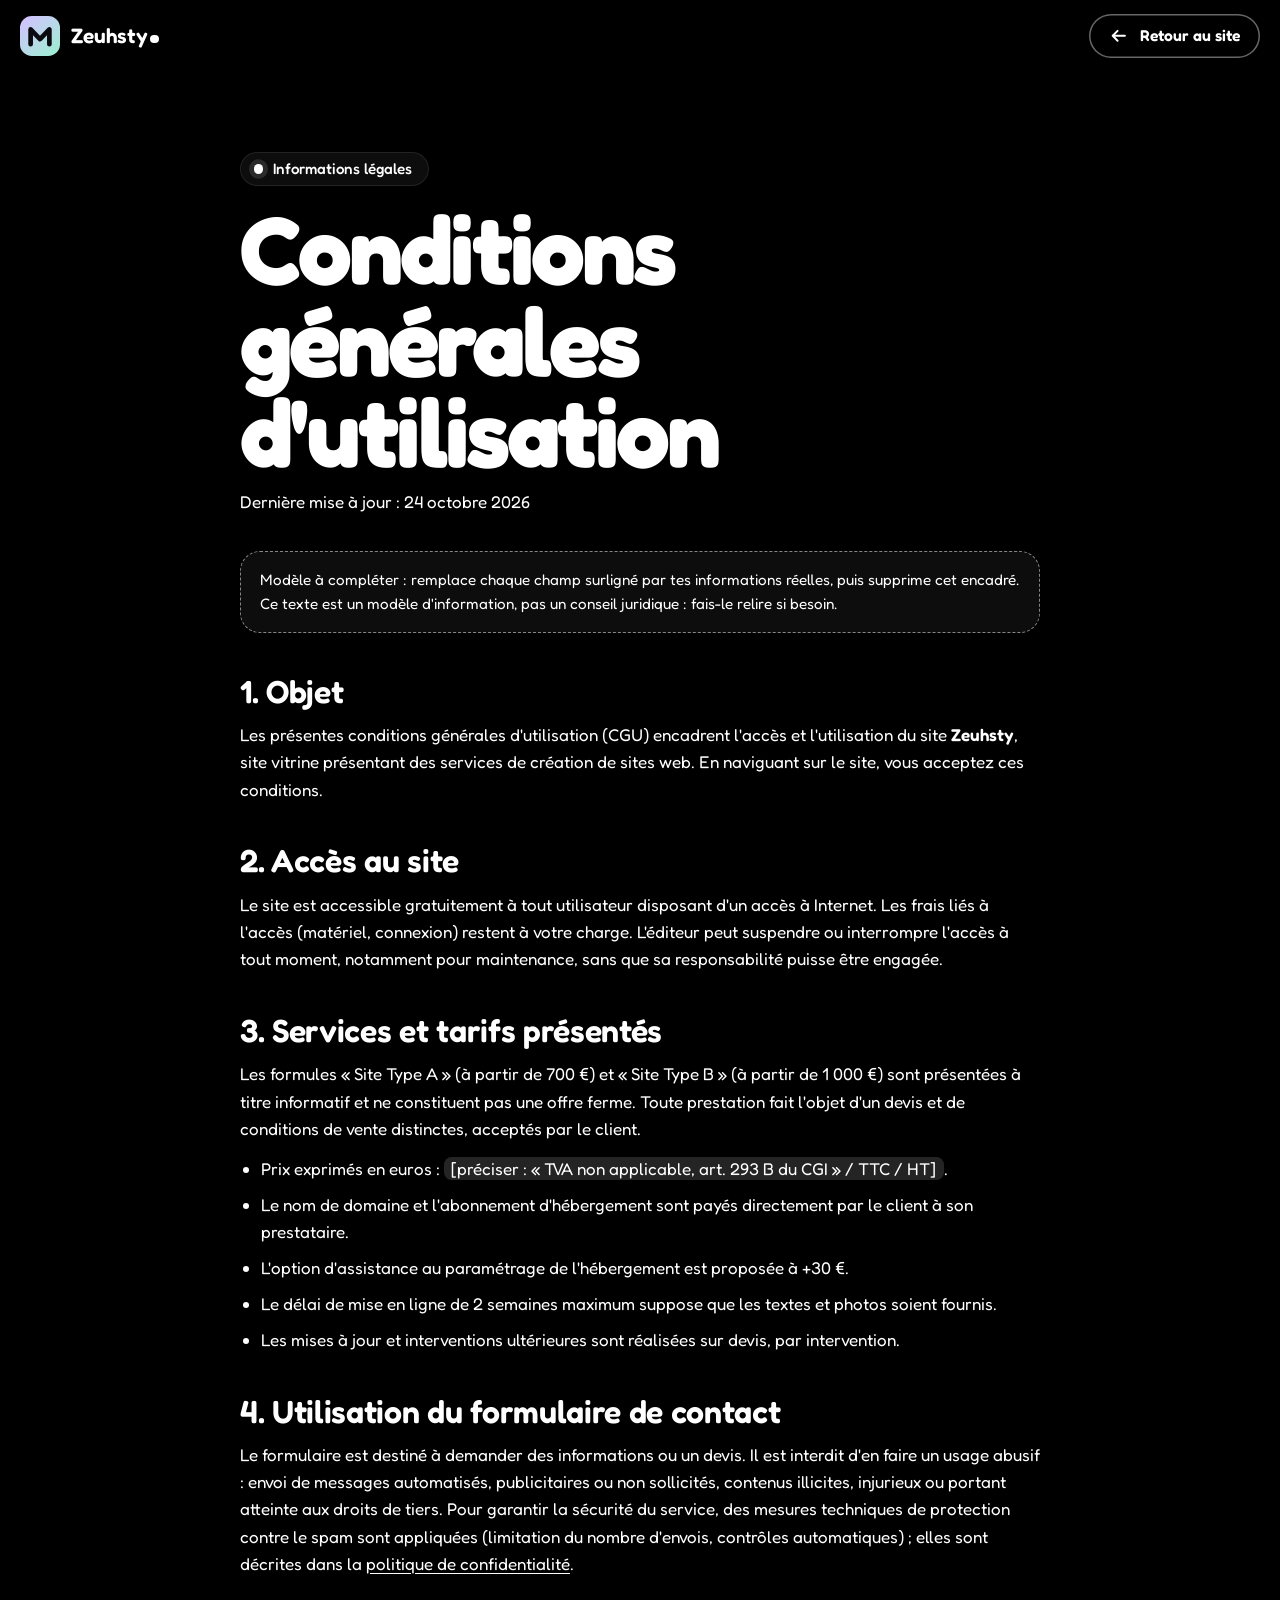
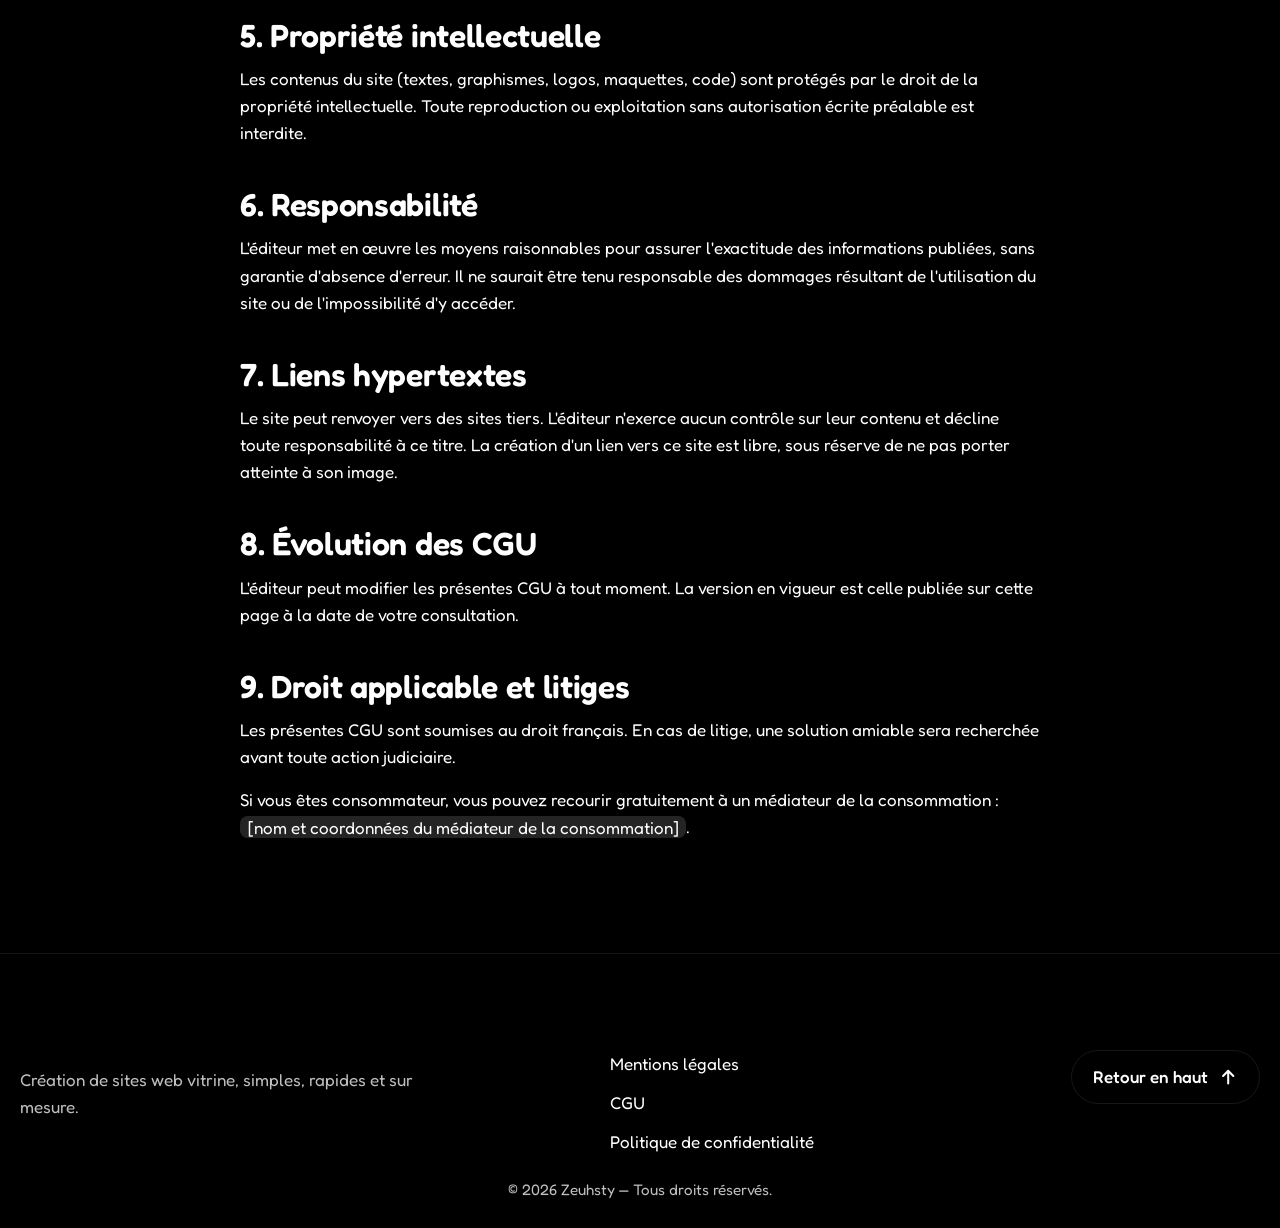
==== commit cb4c7f28: "Replace Mon Site branding with Zeuhsty Co-authored-by: blaizeuuh <153681449+blaizeuuh@users.noreply." ====
--- a/cgu.html
+++ b/cgu.html
@@ -3,8 +3,8 @@
 <head>
   <meta charset="utf-8">
   <meta name="viewport" content="width=device-width, initial-scale=1, viewport-fit=cover">
-  <title>Conditions générales d'utilisation — Mon Site</title>
-  <meta name="description" content="Conditions générales d'utilisation du site Mon Site : accès, tarifs présentés, formulaire de contact, propriété intellectuelle et responsabilité.">
+  <title>Conditions générales d'utilisation — Zeuhsty</title>
+  <meta name="description" content="Conditions générales d'utilisation du site Zeuhsty : accès, tarifs présentés, formulaire de contact, propriété intellectuelle et responsabilité.">
   <meta name="robots" content="index, follow">
   <!-- ⚠ Remplace example.com par ton nom de domaine -->
   <link rel="canonical" href="https://www.example.com/cgu.html">
@@ -33,9 +33,9 @@
 
   <header class="header header--simple" id="top">
     <div class="header__bar wrap">
-      <a class="brand" href="index.html" aria-label="Mon Site — Retour à l'accueil">
+      <a class="brand" href="index.html" aria-label="Zeuhsty — Retour à l'accueil">
         <svg class="brand__icon" viewBox="0 0 64 64" width="40" height="40" aria-hidden="true"><use href="#i-logo"/></svg>
-        <span class="brand__name">Mon Site<i class="brand__dot" aria-hidden="true"></i></span>
+        <span class="brand__name">Zeuhsty<i class="brand__dot" aria-hidden="true"></i></span>
       </a>
       <a class="btn btn--ghost btn--sm" href="index.html"><svg class="btn__ico btn__ico--back" aria-hidden="true"><use href="#i-arrow"/></svg>Retour au site</a>
     </div>
@@ -51,7 +51,7 @@
       <p class="legal__note">Modèle à compléter : remplace chaque champ surligné par tes informations réelles, puis supprime cet encadré. Ce texte est un modèle d'information, pas un conseil juridique : fais-le relire si besoin.</p>
 
       <h2>1. Objet</h2>
-      <p>Les présentes conditions générales d'utilisation (CGU) encadrent l'accès et l'utilisation du site <strong>Mon Site</strong>, site vitrine présentant des services de création de sites web. En naviguant sur le site, vous acceptez ces conditions.</p>
+      <p>Les présentes conditions générales d'utilisation (CGU) encadrent l'accès et l'utilisation du site <strong>Zeuhsty</strong>, site vitrine présentant des services de création de sites web. En naviguant sur le site, vous acceptez ces conditions.</p>
 
       <h2>2. Accès au site</h2>
       <p>Le site est accessible gratuitement à tout utilisateur disposant d'un accès à Internet. Les frais liés à l'accès (matériel, connexion) restent à votre charge. L'éditeur peut suspendre ou interrompre l'accès à tout moment, notamment pour maintenance, sans que sa responsabilité puisse être engagée.</p>
@@ -102,7 +102,7 @@
         </nav>
         <a class="to-top" href="#top">Retour en haut <svg aria-hidden="true"><use href="#i-up"/></svg></a>
       </div>
-      <p class="footer__copy">© <span data-year>2026</span> Mon Site — Tous droits réservés.</p>
+      <p class="footer__copy">© <span data-year>2026</span> Zeuhsty — Tous droits réservés.</p>
     </div>
   </footer>
 </body>
--- a/style.css
+++ b/style.css
@@ -1,5 +1,5 @@
 /* ==========================================================================
-   Mon Site — style.css
+   Zeuhsty — style.css
    --------------------------------------------------------------------------
    Sommaire
     1. Police (Fredoka, auto-hébergée)      8. Bandeau défilant
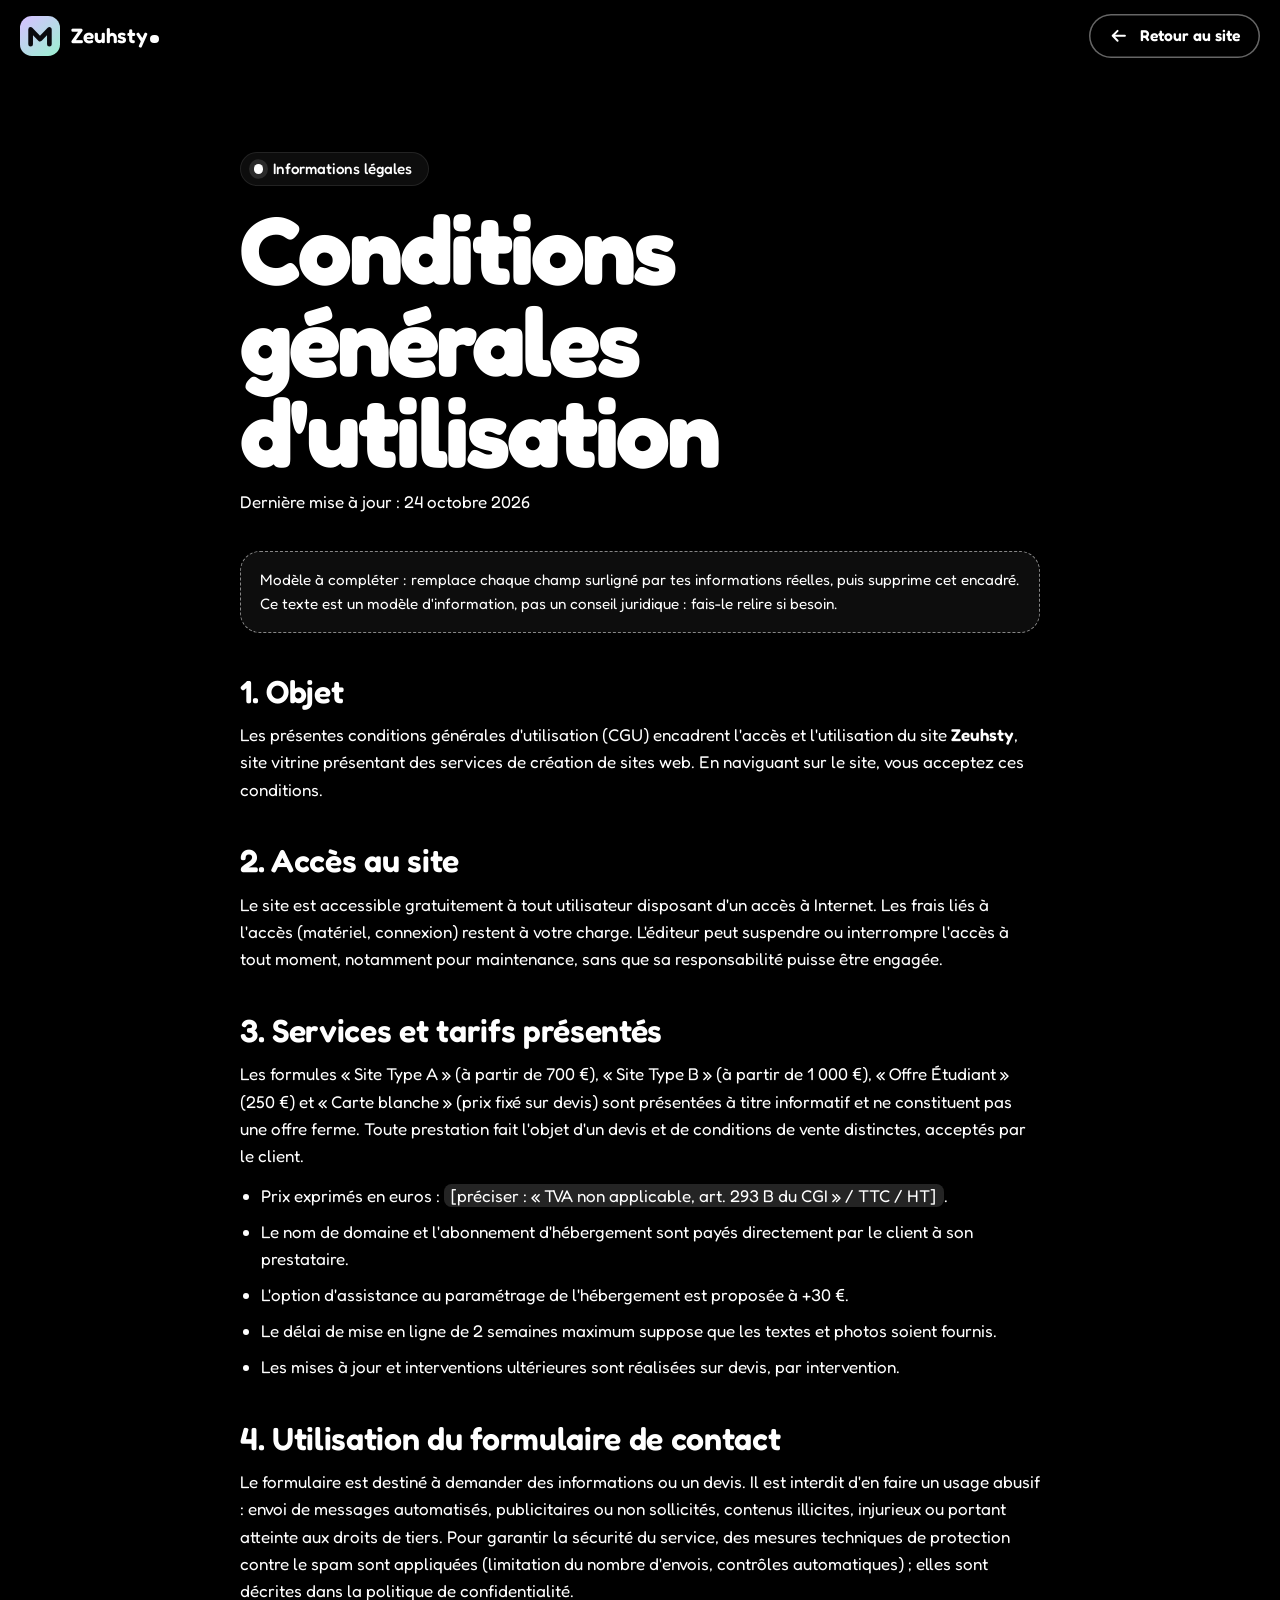
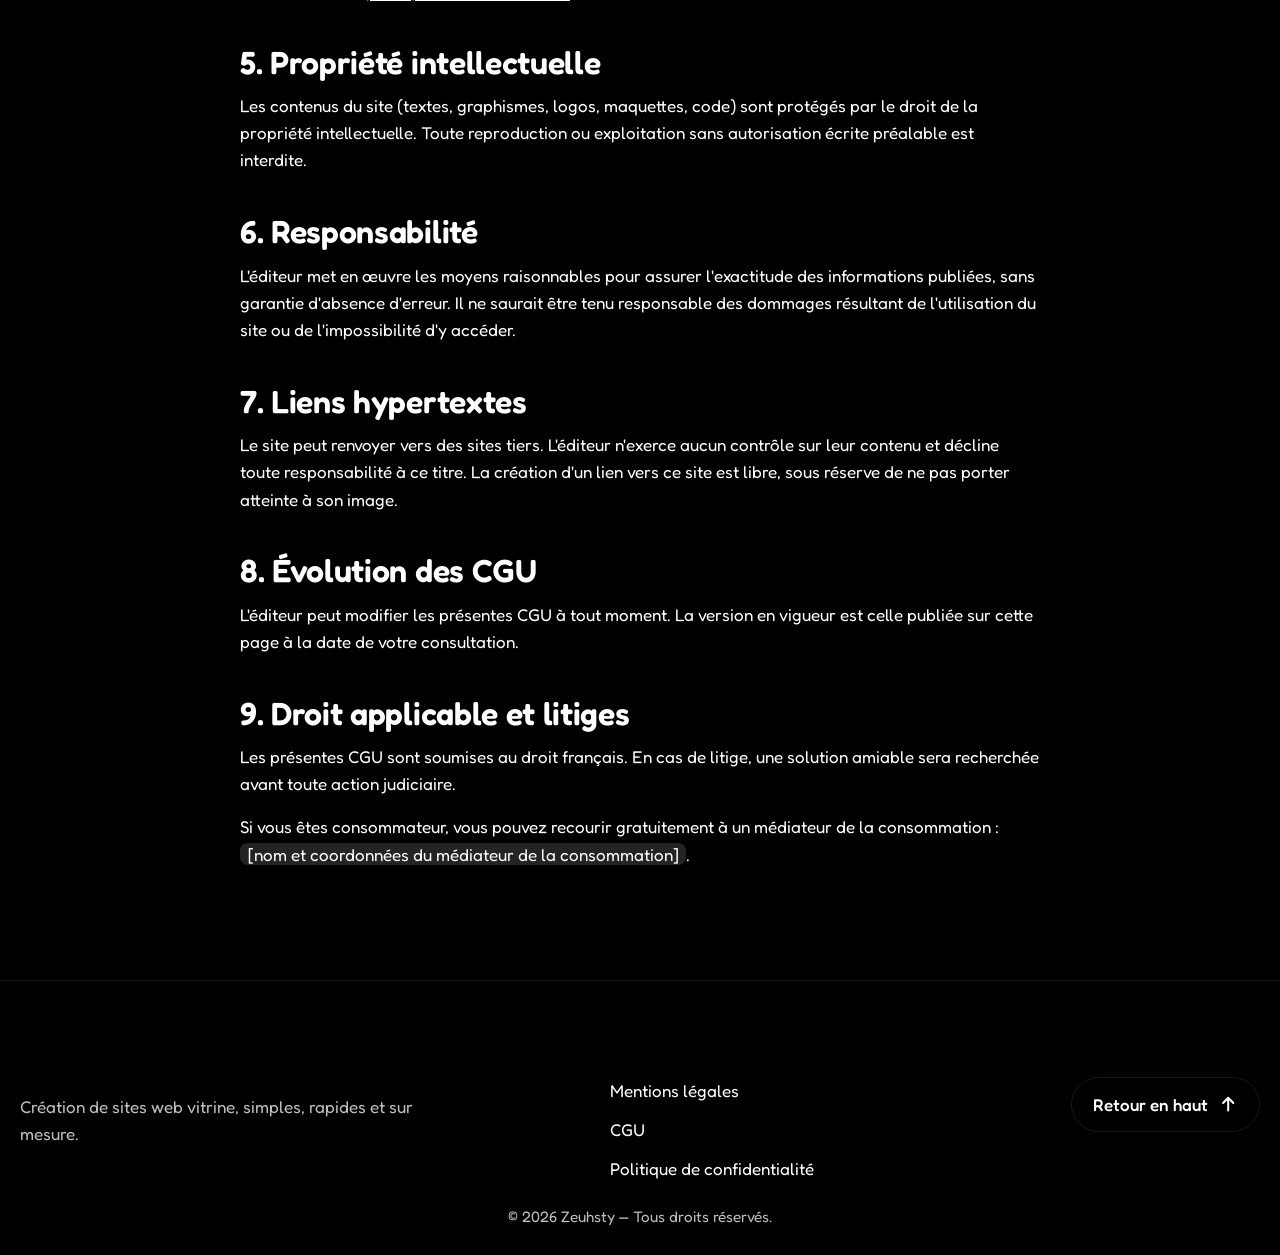
==== commit db64bd7c: "Ajout offre Etudiant (250 EUR) et Carte blanche (sur devis), options encadrees en bas des cartes Co-" ====
--- a/cgu.html
+++ b/cgu.html
@@ -57,7 +57,7 @@
       <p>Le site est accessible gratuitement à tout utilisateur disposant d'un accès à Internet. Les frais liés à l'accès (matériel, connexion) restent à votre charge. L'éditeur peut suspendre ou interrompre l'accès à tout moment, notamment pour maintenance, sans que sa responsabilité puisse être engagée.</p>
 
       <h2>3. Services et tarifs présentés</h2>
-      <p>Les formules « Site Type A » (à partir de 700&nbsp;€) et « Site Type B » (à partir de 1&nbsp;000&nbsp;€) sont présentées à titre informatif et ne constituent pas une offre ferme. Toute prestation fait l'objet d'un devis et de conditions de vente distinctes, acceptés par le client.</p>
+      <p>Les formules « Site Type A » (à partir de 700&nbsp;€), « Site Type B » (à partir de 1&nbsp;000&nbsp;€), « Offre Étudiant » (250&nbsp;€) et « Carte blanche » (prix fixé sur devis) sont présentées à titre informatif et ne constituent pas une offre ferme. Toute prestation fait l'objet d'un devis et de conditions de vente distinctes, acceptés par le client.</p>
       <ul>
         <li>Prix exprimés en euros : <mark>[préciser : « TVA non applicable, art. 293 B du CGI » / TTC / HT]</mark>.</li>
         <li>Le nom de domaine et l'abonnement d'hébergement sont payés directement par le client à son prestataire.</li>
--- a/style.css
+++ b/style.css
@@ -562,6 +562,16 @@
   --accent-soft: rgba(205, 184, 255, .15);
   --accent-line: rgba(205, 184, 255, .6);
 }
+.plan--c {
+  --accent: var(--peach);
+  --accent-soft: rgba(255, 203, 164, .14);
+  --accent-line: rgba(255, 203, 164, .6);
+}
+.plan--d {
+  --accent: var(--sky);
+  --accent-soft: rgba(180, 216, 255, .14);
+  --accent-line: rgba(180, 216, 255, .6);
+}
 /* Halo pastel en haut à gauche */
 .plan::before {
   content: ""; position: absolute; z-index: -1;
@@ -583,6 +593,8 @@
 .plan__price { display: flex; align-items: baseline; gap: .12em; color: var(--accent); font-weight: 700; line-height: .85; letter-spacing: -.05em; }
 .plan__amount { font-size: clamp(5.4rem, 13vw, 9.6rem); }
 .plan__cur { font-size: clamp(2.6rem, 6vw, 4.6rem); }
+.plan__price--text { align-items: center; min-height: calc(clamp(5.4rem, 13vw, 9.6rem) * .85); }
+.plan__price--text .plan__amount { font-size: clamp(3.4rem, 8vw, 6rem); line-height: 1; letter-spacing: -.03em; }
 
 .plan__list { display: grid; gap: .95rem; }
 .plan__list li { display: grid; grid-template-columns: 1.6rem 1fr; gap: .85rem; align-items: start; color: var(--text-soft); line-height: 1.45; }
@@ -600,6 +612,7 @@
 .plan__list li:nth-child(4) { --k: 3; }
 .plan__list li:nth-child(5) { --k: 4; }
 .plan__list li:nth-child(6) { --k: 5; }
+.plan__list li:nth-child(7) { --k: 6; }
 
 .btn--plan { --bg-btn: var(--accent); justify-content: space-between; margin-top: auto; padding: 1.15em 1.5em 1.15em 1.8em; font-size: 1.1rem; }
 
@@ -610,6 +623,8 @@
   .plan__badge { padding: .35em .85em; font-size: .8rem; }
   .plan__amount { font-size: 4.4rem; }
   .plan__cur { font-size: 2.2rem; }
+  .plan__price--text { min-height: 3.7rem; }
+  .plan__price--text .plan__amount { font-size: 3.2rem; }
   .plan__list { gap: .65rem; }
   .plan__list li { grid-template-columns: 1.4rem 1fr; gap: .7rem; font-size: .95rem; line-height: 1.4; }
   .plan__list .ico { width: 1.4rem; height: 1.4rem; }
